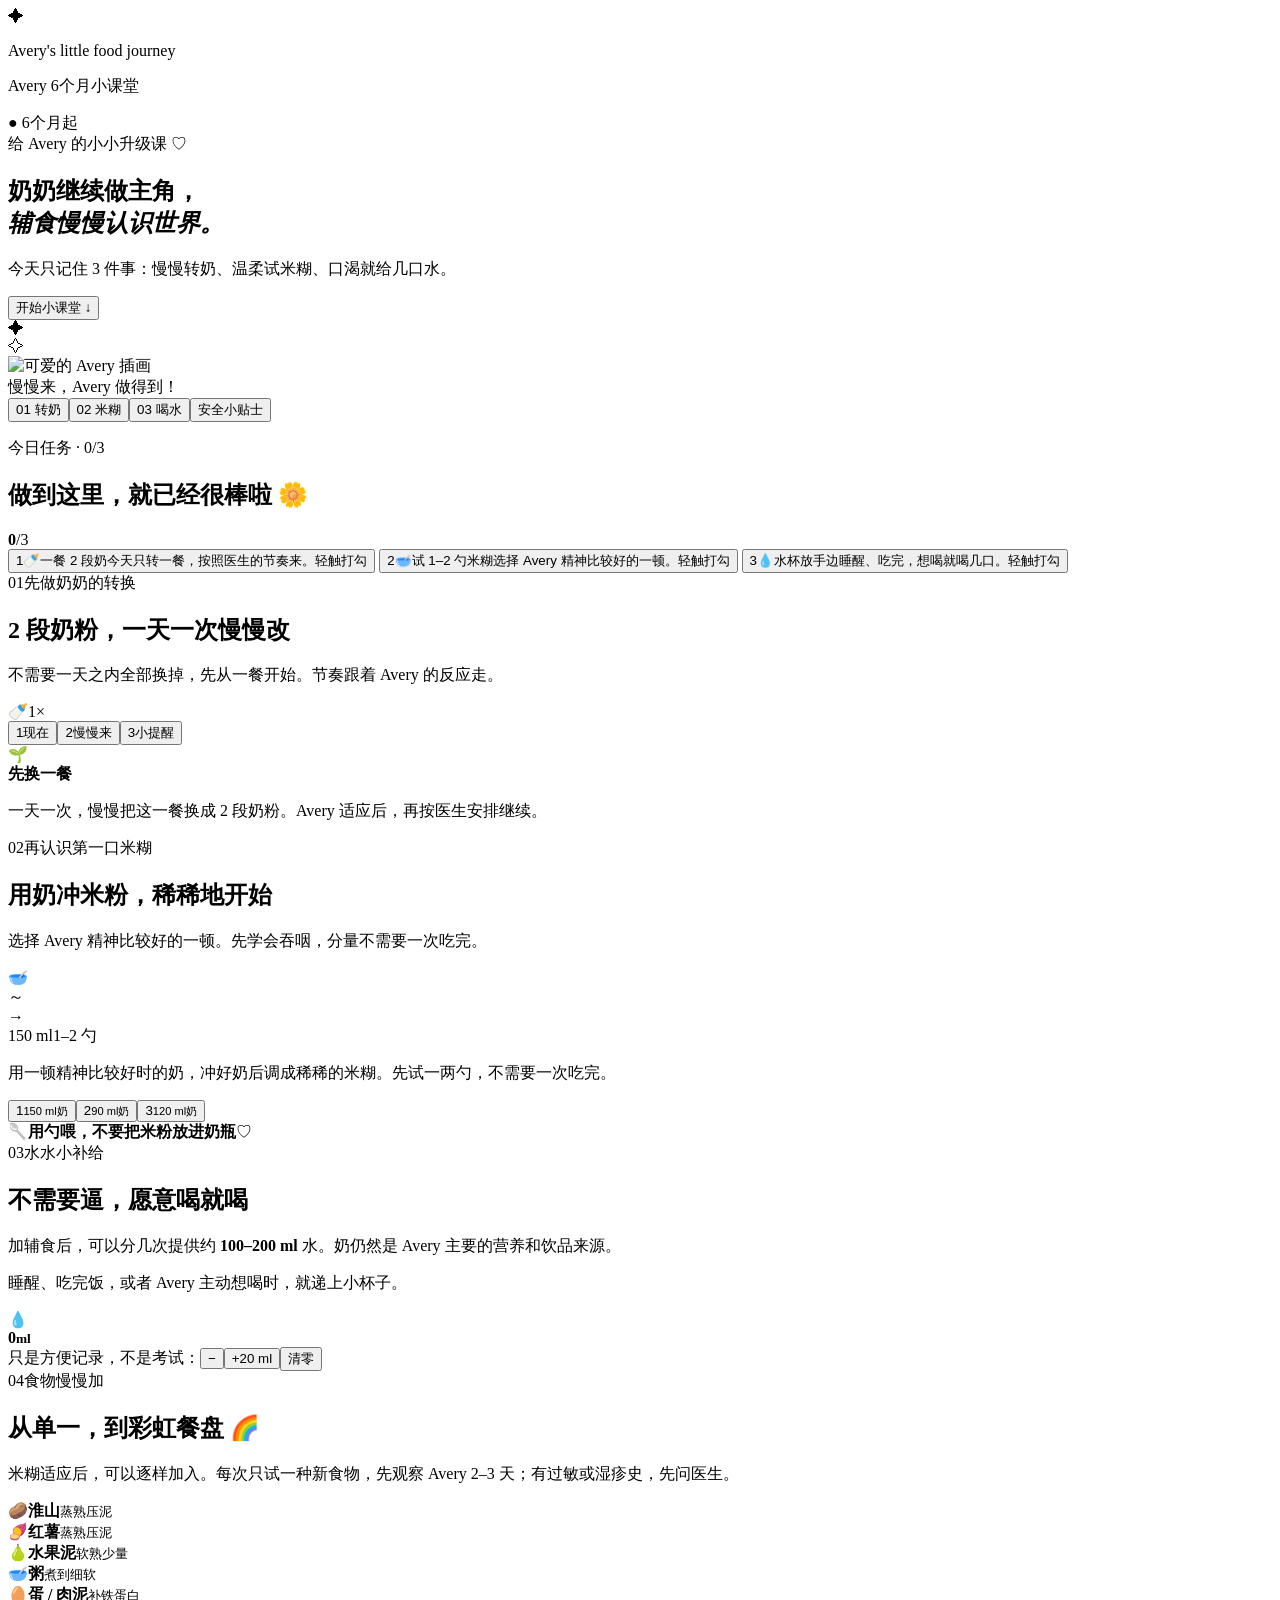
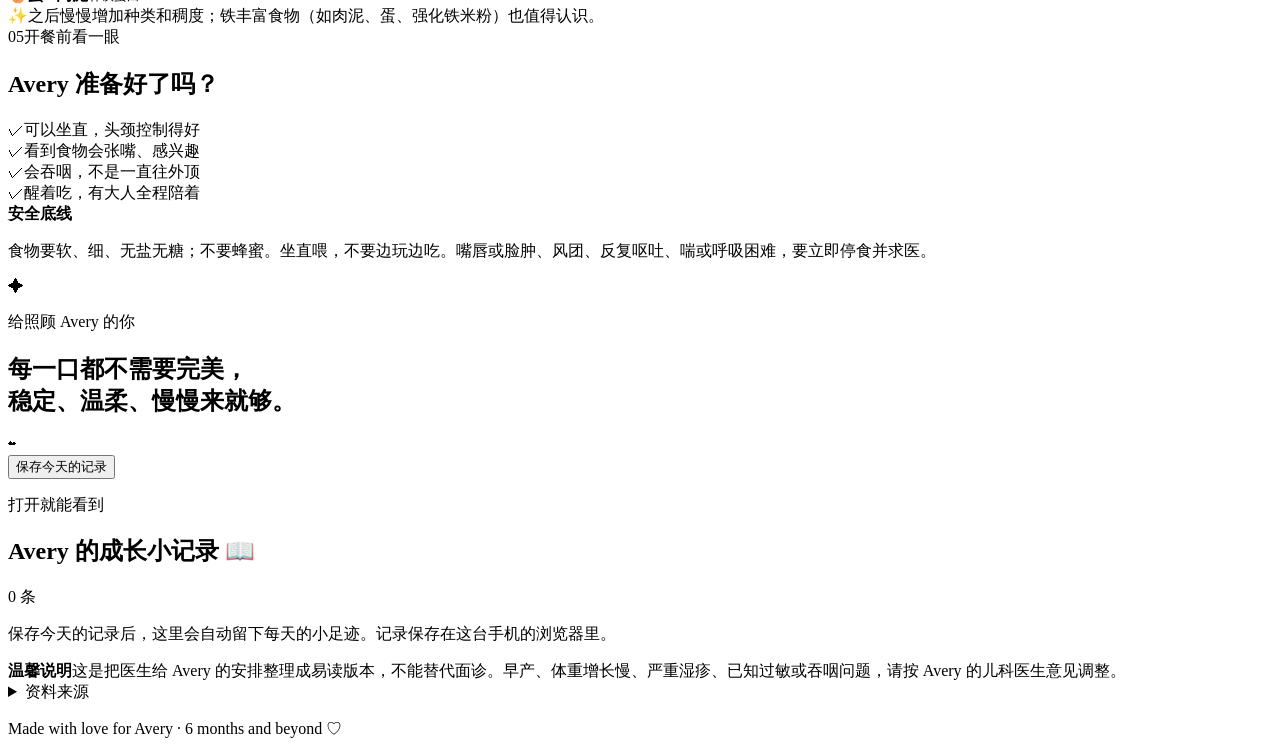
==== index.html @ cc3bce92 "Add initial HTML structure for Avery's food guide" ====
<!doctype html>
<html lang="zh-CN">
  <head>
    <meta charset="UTF-8" />
    <meta name="viewport" content="width=device-width, initial-scale=1, viewport-fit=cover" />
    <meta name="theme-color" content="#f8f3eb" />
    <meta name="description" content="Avery 6个月开始添加辅食的小课堂" />
    <title>Avery 6个月小课堂</title>
    <link rel="icon" href="./avery-baby.png" />
    <link rel="stylesheet" href="./style.css" />
    <style>
      .shared-note { display:none; margin: 0 0 16px; padding: 13px 15px; border-radius: 15px; background:#e9f8fb; color:#4e8d9b; font-size:12px; line-height:1.6; }
      .shared-note.show { display:block; }
      .record-link { color:#ffe49b; font-size:10px; line-height:1.45; word-break:break-all; }
    </style>
  </head>
  <body>
    <main class="site-shell">
      <div class="topbar">
        <div class="brand-lockup"><div class="brand-mark" aria-hidden="true">✦</div><div><p class="eyebrow">Avery's little food journey</p><p class="brand-name">Avery 6个月小课堂</p></div></div>
        <div class="month-pill"><span>●</span> 6个月起</div>
      </div>

      <div id="shared-note" class="shared-note"></div>

      <section class="hero-card" aria-labelledby="hero-title">
        <div class="hero-copy"><div class="hello-tag">给 Avery 的小小升级课 <span>♡</span></div><h1 id="hero-title">奶奶继续做主角，<br /><em>辅食慢慢认识世界。</em></h1><p class="hero-subtitle">今天只记住 3 件事：慢慢转奶、温柔试米糊、口渴就给几口水。</p><button class="primary-button" type="button" data-scroll="today">开始小课堂 <span aria-hidden="true">↓</span></button></div>
        <div class="hero-art" aria-label="抱着奶瓶和小勺的可爱 Avery 插画" role="img"><div class="sun-dot"></div><div class="cloud cloud-one"></div><div class="cloud cloud-two"></div><div class="floating-spark spark-one">✦</div><div class="floating-spark spark-two">✧</div><img class="avery-baby" src="./avery-baby.png" width="1024" height="1536" alt="可爱的 Avery 插画" /><div class="art-caption">慢慢来，Avery 做得到！</div></div>
      </section>

      <nav class="quick-nav" aria-label="页面内容导航"><button type="button" data-scroll="milk">01 转奶</button><button type="button" data-scroll="rice">02 米糊</button><button type="button" data-scroll="water">03 喝水</button><button type="button" data-scroll="safety">安全小贴士</button></nav>

      <section class="today-section" id="today" aria-labelledby="today-title"><div class="section-heading"><div><p class="section-kicker">今日任务 · <span id="done-count">0</span>/3</p><h2 id="today-title">做到这里，就已经很棒啦 <span>🌼</span></h2></div><div class="progress-bubble" aria-label="今日完成进度"><strong id="done-count-big">0</strong><span>/3</span></div></div><div class="today-grid">
        <button class="task-card" type="button" data-task="0"><span class="task-check">1</span><span class="task-emoji" aria-hidden="true">🍼</span><span class="task-title">一餐 2 段奶</span><span class="task-text">今天只转一餐，按照医生的节奏来。</span><span class="task-action">轻触打勾</span></button>
        <button class="task-card" type="button" data-task="1"><span class="task-check">2</span><span class="task-emoji" aria-hidden="true">🥣</span><span class="task-title">试 1–2 勺米糊</span><span class="task-text">选择 Avery 精神比较好的一顿。</span><span class="task-action">轻触打勾</span></button>
        <button class="task-card" type="button" data-task="2"><span class="task-check">3</span><span class="task-emoji" aria-hidden="true">💧</span><span class="task-title">水杯放手边</span><span class="task-text">睡醒、吃完，想喝就喝几口。</span><span class="task-action">轻触打勾</span></button>
      </div></section>

      <section class="lesson-card milk-card" id="milk"><div class="lesson-label"><span class="number-badge">01</span>先做奶奶的转换</div><div class="lesson-intro"><div><h2>2 段奶粉，一天一次慢慢改</h2><p>不需要一天之内全部换掉，先从一餐开始。节奏跟着 Avery 的反应走。</p></div><div class="milk-cup" aria-hidden="true">🍼<span>1×</span></div></div><div class="step-tabs" role="tablist"><button type="button" class="active" data-milk="0"><span>1</span>现在</button><button type="button" data-milk="1"><span>2</span>慢慢来</button><button type="button" data-milk="2"><span>3</span>小提醒</button></div><div class="step-detail" role="tabpanel"><span class="detail-sticker" id="milk-sticker">🌱</span><div><strong id="milk-title">先换一餐</strong><p id="milk-copy">一天一次，慢慢把这一餐换成 2 段奶粉。Avery 适应后，再按医生安排继续。</p></div></div></section>

      <section class="lesson-card rice-card" id="rice"><div class="lesson-label"><span class="number-badge blue">02</span>再认识第一口米糊</div><div class="lesson-intro"><div><h2>用奶冲米粉，稀稀地开始</h2><p>选择 Avery 精神比较好的一顿。先学会吞咽，分量不需要一次吃完。</p></div><div class="bowl-icon" aria-hidden="true">🥣</div></div><div class="mix-animation" aria-live="polite"><div class="rice-bowl rice-level-0"><div class="rice-fill"></div><div class="rice-swish">～</div></div><div class="mix-arrow" aria-hidden="true">→</div><div class="mix-copy"><span class="mix-amount" id="mix-amount">150 ml</span><span class="mix-spoon" id="mix-spoon">1–2 勺</span><p id="mix-copy">用一顿精神比较好时的奶，冲好奶后调成稀稀的米糊。先试一两勺，不需要一次吃完。</p></div></div><div class="mix-dots" aria-label="米糊三个阶段"><button type="button" class="active" data-mix="0"><span>1</span><small>150 ml奶</small></button><button type="button" data-mix="1"><span>2</span><small>90 ml奶</small></button><button type="button" data-mix="2"><span>3</span><small>120 ml奶</small></button></div><div class="tip-strip"><span>🥄</span><strong>用勺喂，不要把米粉放进奶瓶</strong><span class="tip-heart">♡</span></div></section>

      <section class="lesson-card water-card" id="water"><div class="lesson-label"><span class="number-badge yellow">03</span>水水小补给</div><div class="water-layout"><div><h2>不需要逼，愿意喝就喝</h2><p>加辅食后，可以分几次提供约 <strong>100–200 ml</strong> 水。奶仍然是 Avery 主要的营养和饮品来源。</p><p class="soft-note">睡醒、吃完饭，或者 Avery 主动想喝时，就递上小杯子。</p></div><div class="water-visual" aria-label="今天记录的水量"><div class="water-cup"><div id="water-fill" class="water-fill" style="height:0%"></div><span>💧</span></div><strong><span id="water-number">0</span><small>ml</small></strong></div></div><div class="water-controls"><span>只是方便记录，不是考试：</span><button type="button" id="water-minus" aria-label="减少20毫升">−</button><button type="button" id="water-plus">+20 ml</button><button class="clear-water" type="button" id="water-clear">清零</button></div></section>

      <section class="two-column"><div class="lesson-card food-card"><div class="lesson-label"><span class="number-badge pink">04</span>食物慢慢加</div><h2>从单一，到彩虹餐盘 🌈</h2><p>米糊适应后，可以逐样加入。每次只试一种新食物，先观察 Avery 2–3 天；有过敏或湿疹史，先问医生。</p><div class="food-chips"><div class="food-chip"><span>🥔</span><strong>淮山</strong><small>蒸熟压泥</small></div><div class="food-chip"><span>🍠</span><strong>红薯</strong><small>蒸熟压泥</small></div><div class="food-chip"><span>🍐</span><strong>水果泥</strong><small>软熟少量</small></div><div class="food-chip"><span>🥣</span><strong>粥</strong><small>煮到细软</small></div><div class="food-chip"><span>🥚</span><strong>蛋 / 肉泥</strong><small>补铁蛋白</small></div></div><div class="food-callout"><span>✨</span>之后慢慢增加种类和稠度；铁丰富食物（如肉泥、蛋、强化铁米粉）也值得认识。</div></div><div class="lesson-card ready-card" id="safety"><div class="lesson-label"><span class="number-badge green">05</span>开餐前看一眼</div><h2>Avery 准备好了吗？</h2><div class="ready-list"><div><span>✓</span>可以坐直，头颈控制得好</div><div><span>✓</span>看到食物会张嘴、感兴趣</div><div><span>✓</span>会吞咽，不是一直往外顶</div><div><span>✓</span>醒着吃，有大人全程陪着</div></div><div class="danger-note"><strong>安全底线</strong><p>食物要软、细、无盐无糖；不要蜂蜜。坐直喂，不要边玩边吃。嘴唇或脸肿、风团、反复呕吐、喘或呼吸困难，要立即停食并求医。</p></div></div></section>

      <section class="closing-card"><div class="closing-star">✦</div><div class="closing-copy"><p class="section-kicker">给照顾 Avery 的你</p><h2>每一口都不需要完美，<br />稳定、温柔、慢慢来就够。</h2></div><div class="mini-cloud">☁︎</div><div class="record-panel"><button class="record-button" type="button" id="save-record">保存今天的记录</button><div id="record-result" class="record-link" aria-live="polite"></div><button class="sms-button" type="button" id="sms-button" hidden>发给爸妈 💌</button></div></section>

      <section class="history-card" id="history"><div class="history-heading"><div><p class="section-kicker">打开就能看到</p><h2> Avery 的成长小记录 <span>📖</span></h2></div><span class="history-count"><span id="history-count">0</span> 条</span></div><div id="history-list"><p class="empty-history">保存今天的记录后，这里会自动留下每天的小足迹。记录保存在这台手机的浏览器里。</p></div></section>

      <footer class="site-footer"><div class="medical-note"><strong>温馨说明</strong><span>这是把医生给 Avery 的安排整理成易读版本，不能替代面诊。早产、体重增长慢、严重湿疹、已知过敏或吞咽问题，请按 Avery 的儿科医生意见调整。</span></div><details><summary>资料来源</summary><div class="sources-list"><a href="https://www.who.int/publications/i/item/9789240081864" target="_blank" rel="noreferrer">WHO｜6–23个月辅食指南 ↗</a><a href="https://www.cdc.gov/infant-toddler-nutrition/foods-and-drinks/when-what-and-how-to-introduce-solid-foods.html" target="_blank" rel="noreferrer">CDC｜6个月开始如何添加辅食 ↗</a><a href="https://www.healthychildren.org/English/ages-stages/baby/feeding-nutrition/Pages/Starting-Solid-Foods.aspx" target="_blank" rel="noreferrer">AAP｜开始固体食物与过敏食物 ↗</a><a href="https://www.nhs.uk/baby/weaning-and-feeding/babys-first-solid-foods/" target="_blank" rel="noreferrer">NHS｜宝宝的第一批辅食 ↗</a><small>权威资料对“新食物间隔”常见建议为 3–5 天；页面保留医生说的 2–3 天节奏，具体以 Avery 的医生建议为准。</small></div></details><p class="footer-line">Made with love for Avery · 6 months and beyond ♡</p></footer>
    </main>
    <script src="./app.js"></script>
  </body>
</html>
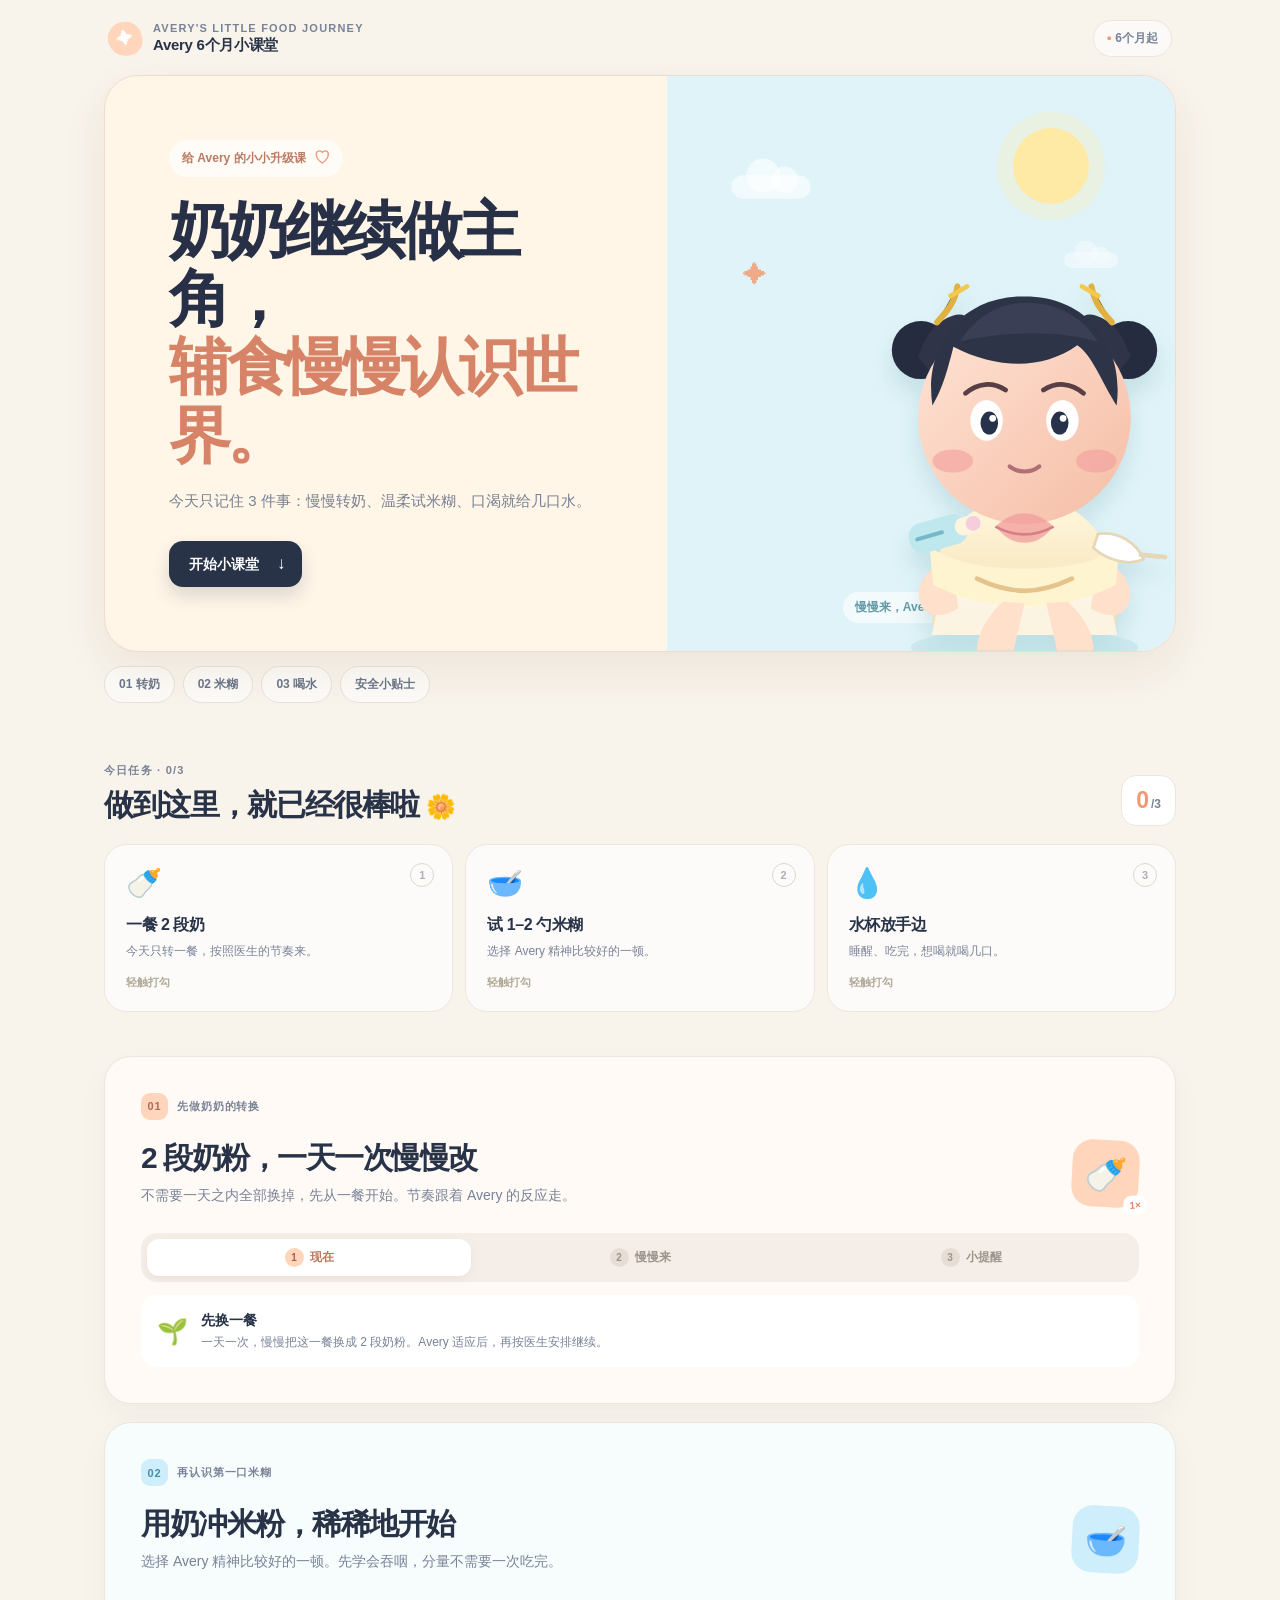
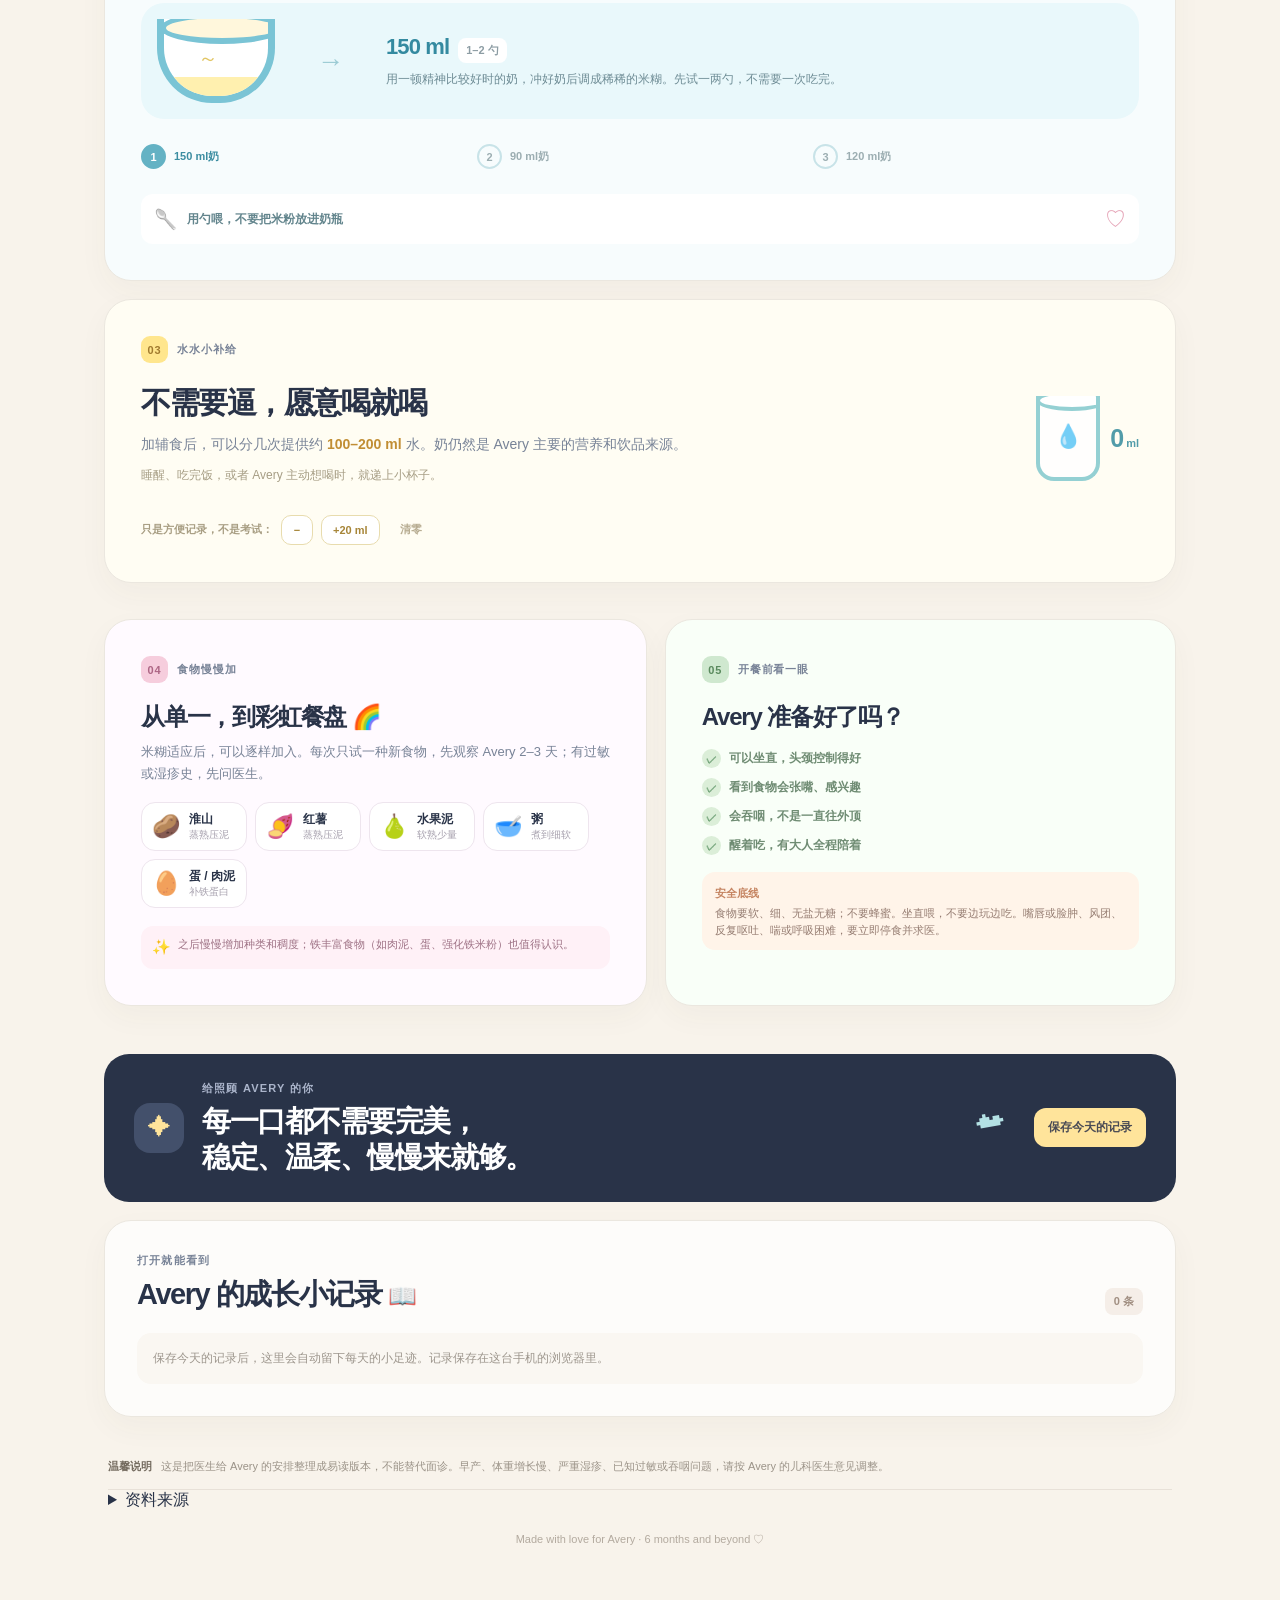
==== commit 826eab31: "Update index.html" ====
--- a/index.html
+++ b/index.html
@@ -6,7 +6,7 @@
     <meta name="theme-color" content="#f8f3eb" />
     <meta name="description" content="Avery 6个月开始添加辅食的小课堂" />
     <title>Avery 6个月小课堂</title>
-    <link rel="icon" href="./avery-baby.png" />
+    <link rel="icon" href="./avery-baby.svg" />
     <link rel="stylesheet" href="./style.css" />
     <style>
       .shared-note { display:none; margin: 0 0 16px; padding: 13px 15px; border-radius: 15px; background:#e9f8fb; color:#4e8d9b; font-size:12px; line-height:1.6; }
@@ -25,7 +25,7 @@
 
       <section class="hero-card" aria-labelledby="hero-title">
         <div class="hero-copy"><div class="hello-tag">给 Avery 的小小升级课 <span>♡</span></div><h1 id="hero-title">奶奶继续做主角，<br /><em>辅食慢慢认识世界。</em></h1><p class="hero-subtitle">今天只记住 3 件事：慢慢转奶、温柔试米糊、口渴就给几口水。</p><button class="primary-button" type="button" data-scroll="today">开始小课堂 <span aria-hidden="true">↓</span></button></div>
-        <div class="hero-art" aria-label="抱着奶瓶和小勺的可爱 Avery 插画" role="img"><div class="sun-dot"></div><div class="cloud cloud-one"></div><div class="cloud cloud-two"></div><div class="floating-spark spark-one">✦</div><div class="floating-spark spark-two">✧</div><img class="avery-baby" src="./avery-baby.png" width="1024" height="1536" alt="可爱的 Avery 插画" /><div class="art-caption">慢慢来，Avery 做得到！</div></div>
+        <div class="hero-art" aria-label="抱着奶瓶和小勺的可爱 Avery 插画" role="img"><div class="sun-dot"></div><div class="cloud cloud-one"></div><div class="cloud cloud-two"></div><div class="floating-spark spark-one">✦</div><div class="floating-spark spark-two">✧</div><img class="avery-baby" src="./avery-baby.svg" width="1024" height="1536" alt="可爱的 Avery 插画" /><div class="art-caption">慢慢来，Avery 做得到！</div></div>
       </section>
 
       <nav class="quick-nav" aria-label="页面内容导航"><button type="button" data-scroll="milk">01 转奶</button><button type="button" data-scroll="rice">02 米糊</button><button type="button" data-scroll="water">03 喝水</button><button type="button" data-scroll="safety">安全小贴士</button></nav>
--- a/style.css
+++ b/style.css
@@ -0,0 +1,92 @@
+
+:root {
+  --ink: #293348;
+  --muted: #788397;
+  --paper: #fffdf9;
+  --cream: #fff6e8;
+  --peach: #ffd6bb;
+  --peach-dark: #f09976;
+  --blue: #cdeefa;
+  --yellow: #ffe68d;
+  --pink: #f6cddd;
+  --green: #cfe8cf;
+  --line: #ebe7df;
+}
+
+* { box-sizing: border-box; }
+html { scroll-behavior: smooth; }
+body { margin: 0; background: #f8f3eb; color: var(--ink); font-family: "Avenir Next", "PingFang SC", "Hiragino Sans GB", "Microsoft YaHei", sans-serif; -webkit-font-smoothing: antialiased; }
+button, a { font: inherit; }
+button { cursor: pointer; }
+
+.site-shell { width: min(100%, 1120px); margin: 0 auto; padding: 20px 24px 56px; }
+.topbar { display: flex; align-items: center; justify-content: space-between; margin: 0 auto 18px; padding: 0 4px; }
+.brand-lockup { display: flex; align-items: center; gap: 11px; }
+.brand-mark { display: grid; place-items: center; width: 34px; height: 34px; border-radius: 50% 50% 45% 55%; background: var(--peach); color: #fff; font-size: 17px; transform: rotate(-13deg); }
+.eyebrow, .section-kicker { margin: 0; color: var(--muted); font-size: 11px; font-weight: 800; letter-spacing: .11em; text-transform: uppercase; }
+.brand-name { margin: 2px 0 0; font-size: 15px; font-weight: 800; letter-spacing: -.02em; }
+.month-pill { padding: 9px 13px; border: 1px solid #eee5d9; border-radius: 99px; background: rgba(255,255,255,.65); color: var(--muted); font-size: 12px; font-weight: 700; }
+.month-pill span { color: var(--peach-dark); font-size: 9px; vertical-align: 1px; }
+
+.hero-card { position: relative; display: grid; grid-template-columns: 1.05fr .95fr; min-height: 410px; overflow: hidden; border: 1px solid #f0dccd; border-radius: 34px; background: var(--cream); box-shadow: 0 18px 45px rgba(104,76,44,.08); }
+.hero-copy { position: relative; z-index: 2; padding: clamp(32px, 5vw, 70px); }
+.hello-tag { display: inline-flex; align-items: center; gap: 8px; margin-bottom: 20px; padding: 8px 13px; border-radius: 99px; background: rgba(255,255,255,.63); color: #ba7b63; font-size: 12px; font-weight: 800; }
+.hello-tag span { color: var(--peach-dark); font-size: 16px; }
+h1, h2, p { margin-top: 0; }
+h1 { max-width: 560px; margin-bottom: 18px; color: #273046; font-size: clamp(35px, 5vw, 62px); line-height: 1.1; letter-spacing: -.065em; }
+h1 em { color: #d78367; font-style: normal; }
+.hero-subtitle { max-width: 450px; margin-bottom: 27px; color: #798092; font-size: 15px; line-height: 1.75; }
+.primary-button { border: 0; border-radius: 14px; background: #293348; color: white; padding: 13px 17px 13px 20px; font-size: 14px; font-weight: 800; box-shadow: 0 9px 18px rgba(41,51,72,.16); transition: transform .2s ease, box-shadow .2s ease; }
+.primary-button span { display: inline-block; margin-left: 14px; font-size: 17px; transition: transform .2s ease; }
+.primary-button:hover { transform: translateY(-2px); box-shadow: 0 12px 22px rgba(41,51,72,.2); }
+.primary-button:hover span { transform: translateY(3px); }
+
+.hero-art { position: relative; min-height: 410px; overflow: hidden; background: #dff3f8; }
+.sun-dot { position: absolute; right: 17%; top: 52px; width: 76px; height: 76px; border-radius: 50%; background: #ffeaa5; box-shadow: 0 0 0 16px rgba(255,234,165,.27); }
+.cloud { position: absolute; width: 128px; height: 38px; border-radius: 99px; background: rgba(255,255,255,.55); filter: blur(.1px); }
+.cloud::before, .cloud::after { position: absolute; content: ""; border-radius: 50%; background: inherit; }
+.cloud::before { left: 24px; bottom: 10px; width: 55px; height: 55px; }.cloud::after { right: 20px; bottom: 9px; width: 43px; height: 43px; }
+.cloud-one { left: 8%; top: 92px; transform: scale(.62); }.cloud-two { right: 4%; top: 165px; transform: scale(.42); opacity: .7; }
+.floating-spark { position: absolute; color: #efaa88; font-size: 24px; animation: floaty 4s ease-in-out infinite; }.spark-one { left: 15%; top: 185px; }.spark-two { right: 17%; top: 275px; animation-delay: -1.5s; color: #91c9d4; }
+.avery-baby { position: absolute; z-index: 1; right: -12px; bottom: -20px; width: auto; height: 420px; max-width: 95%; object-fit: contain; filter: drop-shadow(0 15px 10px rgba(76,134,146,.16)); animation: baby-bob 4s ease-in-out infinite; }
+.baby-cloud { position: absolute; left: 51%; top: 54%; width: 230px; height: 158px; border-radius: 49% 46% 42% 50%; background: #fffdfa; box-shadow: 0 20px 0 rgba(157,202,211,.35), 0 15px 28px rgba(67,121,136,.1); transform: translate(-50%, -50%); animation: cloud-bob 4s ease-in-out infinite; }
+.cloud-face { position: absolute; left: 74px; top: 52px; color: #40506a; font-size: 25px; letter-spacing: 5px; }.cloud-arm { position: absolute; top: 90px; width: 37px; height: 12px; border-radius: 99px; background: #fffdfa; }.arm-left { left: -22px; transform: rotate(21deg); }.arm-right { right: -21px; transform: rotate(-20deg); }
+.bottle-icon { position: absolute; left: 24px; top: 94px; font-size: 46px; transform: rotate(-18deg); filter: drop-shadow(0 5px 2px rgba(95,166,182,.16)); }.spoon-icon { position: absolute; right: 13px; top: 89px; font-size: 34px; transform: rotate(20deg); }.cloud-feet { position: absolute; left: 82px; bottom: -25px; display: flex; gap: 44px; }.cloud-feet i { display: block; width: 24px; height: 17px; border-radius: 0 0 99px 99px; background: #ffdbc8; }
+.art-caption { position: absolute; bottom: 28px; left: 50%; padding: 7px 12px; border-radius: 99px; background: rgba(255,255,255,.62); color: #6799a5; font-size: 12px; font-weight: 800; white-space: nowrap; transform: translateX(-50%); }
+@keyframes cloud-bob { 0%,100% { transform: translate(-50%, -50%) rotate(-1deg); } 50% { transform: translate(-50%, calc(-50% - 8px)) rotate(1deg); } }
+@keyframes baby-bob { 0%,100% { transform: translateY(0) rotate(-1deg); } 50% { transform: translateY(-7px) rotate(1deg); } }
+@keyframes floaty { 0%,100% { transform: translateY(0) rotate(0); } 50% { transform: translateY(-9px) rotate(7deg); } }
+
+.quick-nav { display: flex; gap: 8px; padding: 14px 0 10px; overflow-x: auto; scrollbar-width: none; }.quick-nav::-webkit-scrollbar { display: none; }
+.quick-nav button { flex: 0 0 auto; border: 1px solid #e8e1d8; border-radius: 99px; background: rgba(255,255,255,.61); color: #6c768a; padding: 9px 14px; font-size: 12px; font-weight: 800; transition: background .2s, color .2s; }.quick-nav button:hover { background: #293348; color: #fff; }
+
+.today-section { padding: 50px 0 26px; }.section-heading { display: flex; justify-content: space-between; align-items: flex-end; gap: 18px; margin-bottom: 18px; }.section-heading h2 { margin: 7px 0 0; font-size: clamp(22px, 3vw, 30px); letter-spacing: -.045em; }.section-heading h2 span { font-size: .8em; }
+.progress-bubble { display: flex; align-items: baseline; gap: 2px; padding: 11px 14px; border-radius: 15px; background: #fff; border: 1px solid var(--line); color: var(--muted); }.progress-bubble strong { color: var(--peach-dark); font-size: 23px; }.progress-bubble span { font-size: 12px; font-weight: 800; }
+.today-grid { display: grid; grid-template-columns: repeat(3, 1fr); gap: 12px; }.task-card { position: relative; min-height: 165px; padding: 21px; border: 1px solid var(--line); border-radius: 22px; background: rgba(255,255,255,.72); text-align: left; color: var(--ink); transition: transform .2s, box-shadow .2s, background .2s; }.task-card:hover { transform: translateY(-3px); box-shadow: 0 12px 25px rgba(85,72,50,.08); }.task-card.is-done { border-color: #bcd9c0; background: #f0f8ee; }.task-check { position: absolute; top: 18px; right: 18px; display: grid; place-items: center; width: 24px; height: 24px; border: 1.5px solid #d9d9d0; border-radius: 50%; color: #aab1ba; font-size: 11px; font-weight: 900; }.is-done .task-check { border-color: #80b78e; background: #80b78e; color: white; }.task-emoji { display: block; margin-bottom: 15px; font-size: 29px; }.task-title { display: block; margin-bottom: 6px; font-size: 16px; font-weight: 900; letter-spacing: -.03em; }.task-text { display: block; max-width: 220px; color: var(--muted); font-size: 12px; line-height: 1.55; }.task-action { display: block; margin-top: 14px; color: #b0a897; font-size: 11px; font-weight: 800; }.is-done .task-action { color: #6da477; }
+
+.lesson-card { scroll-margin-top: 16px; margin-top: 18px; padding: clamp(23px, 4vw, 36px); border: 1px solid var(--line); border-radius: 27px; background: rgba(255,255,255,.78); box-shadow: 0 11px 30px rgba(85,72,50,.04); }.milk-card { background: #fffaf6; }.rice-card { background: #f7fcfd; }.water-card { background: #fffdf3; }.lesson-label { display: flex; align-items: center; gap: 9px; margin-bottom: 20px; color: var(--muted); font-size: 11px; font-weight: 900; letter-spacing: .08em; text-transform: uppercase; }.number-badge { display: grid; place-items: center; width: 27px; height: 27px; border-radius: 9px; background: var(--peach); color: #aa6e5a; font-size: 11px; }.number-badge.blue { background: var(--blue); color: #478da4; }.number-badge.yellow { background: var(--yellow); color: #a17b2f; }.number-badge.pink { background: var(--pink); color: #ad6685; }.number-badge.green { background: var(--green); color: #5a8a5e; }
+.lesson-intro { display: flex; align-items: flex-start; justify-content: space-between; gap: 20px; }.lesson-intro h2, .lesson-card > h2 { margin-bottom: 8px; font-size: clamp(22px, 3vw, 30px); line-height: 1.2; letter-spacing: -.05em; }.lesson-intro p, .lesson-card > p { max-width: 640px; margin-bottom: 0; color: var(--muted); font-size: 14px; line-height: 1.7; }.milk-cup, .bowl-icon { position: relative; display: grid; place-items: center; min-width: 67px; height: 67px; border-radius: 20px; background: var(--peach); font-size: 34px; transform: rotate(3deg); }.milk-cup span { position: absolute; right: -9px; bottom: -6px; padding: 4px 6px; border-radius: 8px; background: #fff; color: #d9876d; font-size: 10px; font-weight: 900; transform: rotate(-7deg); }.bowl-icon { background: var(--blue); }
+.step-tabs { display: grid; grid-template-columns: repeat(3, 1fr); gap: 7px; margin-top: 26px; padding: 6px; border-radius: 16px; background: #f5eee8; }.step-tabs button { border: 0; border-radius: 12px; background: transparent; color: #9b958b; padding: 9px 8px; font-size: 12px; font-weight: 800; }.step-tabs button span { display: inline-grid; place-items: center; width: 19px; height: 19px; margin-right: 6px; border-radius: 50%; background: #e6ded5; font-size: 10px; }.step-tabs button.active { background: #fff; color: #bd795e; box-shadow: 0 3px 9px rgba(115,76,50,.08); }.step-tabs button.active span { background: var(--peach); color: #a7624b; }.step-detail { display: flex; align-items: center; gap: 13px; min-height: 72px; margin-top: 13px; padding: 14px 16px; border-radius: 16px; background: #fff; }.detail-sticker { font-size: 25px; }.step-detail strong { font-size: 14px; }.step-detail p { margin: 3px 0 0; color: var(--muted); font-size: 12px; line-height: 1.55; }
+
+.mix-animation { display: flex; align-items: center; gap: clamp(16px, 5vw, 42px); margin: 29px 0 20px; padding: 16px; border-radius: 23px; background: #e9f8fb; }.rice-bowl { position: relative; flex: 0 0 118px; width: 118px; height: 84px; overflow: hidden; border: 7px solid #7ac4d5; border-top: 0; border-radius: 0 0 55px 55px; background: #fff; box-shadow: inset 0 11px 0 rgba(255,255,255,.65); }.rice-bowl::before { position: absolute; top: -7px; left: -4px; width: 112px; height: 20px; content: ""; border: 6px solid #7ac4d5; border-radius: 50%; background: #fff7dc; z-index: 2; }.rice-fill { position: absolute; right: 0; bottom: 0; left: 0; height: 25%; background: #fff0af; transition: height .45s cubic-bezier(.22,1,.36,1); }.rice-level-1 .rice-fill { height: 48%; }.rice-level-2 .rice-fill { height: 72%; }.rice-swish { position: absolute; bottom: 24px; left: 34px; color: #e2c665; font-size: 20px; z-index: 3; }.mix-arrow { color: #9bcbd4; font-size: 27px; }.mix-copy { flex: 1; }.mix-amount { display: inline-block; color: #348aa0; font-size: 22px; font-weight: 900; letter-spacing: -.04em; }.mix-spoon { display: inline-block; margin-left: 9px; padding: 5px 8px; border-radius: 8px; background: #fff; color: #8d9da4; font-size: 11px; font-weight: 800; }.mix-copy p { max-width: 540px; margin: 7px 0 0; color: #6e8c95; font-size: 12px; line-height: 1.6; }.mix-dots { display: grid; grid-template-columns: repeat(3, 1fr); gap: 10px; }.mix-dots button { display: flex; align-items: center; gap: 8px; border: 0; background: transparent; color: #9caeb2; padding: 5px 0; text-align: left; }.mix-dots button span { display: grid; place-items: center; width: 25px; height: 25px; border: 2px solid #c8e3e8; border-radius: 50%; font-size: 11px; font-weight: 900; }.mix-dots button small { font-size: 11px; font-weight: 800; }.mix-dots button.active { color: #3c8da1; }.mix-dots button.active span { border-color: #64b2c4; background: #64b2c4; color: #fff; }.tip-strip { display: flex; align-items: center; gap: 9px; margin-top: 20px; padding: 11px 13px; border-radius: 12px; background: #fff; color: #63858d; font-size: 12px; }.tip-strip > span:first-child { font-size: 19px; }.tip-heart { margin-left: auto; color: #e4a0b4; font-size: 21px; }
+
+.water-layout { display: flex; align-items: center; justify-content: space-between; gap: 24px; }.water-layout > div:first-child { max-width: 670px; }.water-layout h2 { margin-bottom: 9px; font-size: clamp(22px, 3vw, 30px); letter-spacing: -.05em; }.water-layout p { margin-bottom: 8px; color: var(--muted); font-size: 14px; line-height: 1.7; }.water-layout p strong { color: #c18e34; }.soft-note { color: #a69d84 !important; font-size: 12px !important; }.water-visual { position: relative; display: flex; align-items: center; gap: 10px; }.water-visual > strong { color: #529ca9; font-size: 25px; }.water-visual small { margin-left: 2px; font-size: 11px; }.water-cup { position: relative; display: grid; place-items: center; width: 64px; height: 85px; overflow: hidden; border: 4px solid #94d0d3; border-top: 0; border-radius: 0 0 18px 18px; background: rgba(255,255,255,.82); }.water-cup::before { position: absolute; left: -4px; top: -6px; width: 64px; height: 13px; border: 4px solid #94d0d3; border-radius: 50%; content: ""; background: #fff; }.water-fill { position: absolute; right: 0; bottom: 0; left: 0; background: #bce8ed; transition: height .3s ease; }.water-cup span { position: relative; z-index: 2; font-size: 23px; opacity: .78; }.water-controls { display: flex; align-items: center; flex-wrap: wrap; gap: 8px; margin-top: 20px; color: #a89e83; font-size: 11px; font-weight: 700; }.water-controls button { border: 1px solid #e8dcae; border-radius: 10px; background: #fff; color: #a78639; padding: 8px 11px; font-weight: 900; }.water-controls button:first-of-type { width: 32px; padding: 8px 0; }.water-controls .clear-water { border-color: transparent; background: transparent; color: #b8ad92; font-weight: 700; }
+
+.two-column { display: grid; grid-template-columns: 1.03fr .97fr; gap: 18px; margin-top: 18px; }.food-card { background: #fffaff; }.ready-card { background: #f9fff8; }.food-card h2, .ready-card h2 { margin-bottom: 9px; font-size: 24px; letter-spacing: -.05em; }.food-card > p { max-width: 500px; margin-bottom: 18px; color: var(--muted); font-size: 13px; line-height: 1.65; }.food-chips { display: flex; flex-wrap: wrap; gap: 8px; }.food-chip { display: grid; grid-template-columns: auto 1fr; grid-template-rows: auto auto; column-gap: 8px; min-width: 106px; padding: 8px 10px; border: 1px solid #eee5ee; border-radius: 14px; background: #fff; }.food-chip > span { grid-row: 1 / 3; align-self: center; font-size: 23px; }.food-chip strong { align-self: end; font-size: 12px; }.food-chip small { color: #a7a1ae; font-size: 10px; }.food-callout { display: flex; gap: 7px; margin-top: 18px; padding: 10px 11px; border-radius: 12px; background: #fff1f7; color: #9e7285; font-size: 11px; line-height: 1.5; }.food-callout span { font-size: 15px; }.ready-list { display: grid; gap: 10px; margin: 17px 0; }.ready-list div { display: flex; align-items: center; gap: 8px; color: #6f8c73; font-size: 12px; font-weight: 700; }.ready-list span { display: grid; place-items: center; width: 19px; height: 19px; border-radius: 50%; background: #dbeed8; color: #72a379; font-size: 11px; }.danger-note { padding: 11px 13px; border-radius: 13px; background: #fff4e9; }.danger-note strong { color: #c58461; font-size: 11px; }.danger-note p { margin: 4px 0 0; color: #967d72; font-size: 11px; line-height: 1.55; }
+
+.closing-card { display: flex; align-items: center; gap: 18px; margin-top: 48px; padding: 27px 30px; overflow: hidden; border-radius: 25px; background: #293348; color: #fff; }.closing-star { display: grid; place-items: center; width: 50px; height: 50px; border-radius: 16px; background: #43506b; color: #ffe49b; font-size: 23px; }.closing-card .section-kicker { color: #aab4ca; }.closing-card h2 { margin: 7px 0 0; font-size: clamp(20px, 3vw, 29px); line-height: 1.25; letter-spacing: -.05em; }.mini-cloud { margin-left: auto; color: #b3e1e4; font-size: 54px; transform: rotate(-10deg); }.record-panel { flex: 0 0 auto; margin-left: 12px; }.record-button { border: 0; border-radius: 12px; background: #ffe49b; color: #4a4b55; padding: 11px 14px; font-size: 12px; font-weight: 900; }.record-button:disabled { opacity: .65; cursor: wait; }.record-link-row { display: flex; align-items: center; gap: 8px; margin-top: 8px; color: #afbdd4; font-size: 10px; }.record-link-row button { border: 0; background: transparent; color: #ffe49b; padding: 0; font-size: 10px; font-weight: 900; text-decoration: underline; }.sms-button { margin-top: 10px; border: 1px solid rgba(255,228,155,.4); border-radius: 10px; background: transparent; color: #ffe49b; padding: 8px 10px; font-size: 11px; font-weight: 900; }.record-error { margin: 8px 0 0; color: #f2b39f; font-size: 10px; }
+.site-footer { padding: 26px 4px 0; }.medical-note { display: flex; gap: 9px; padding: 14px 0; border-bottom: 1px solid #e8e1d8; color: #9b9388; font-size: 11px; line-height: 1.65; }.medical-note strong { flex: 0 0 auto; color: #736a5e; }.sources-toggle { display: flex; justify-content: space-between; width: 100%; border: 0; border-bottom: 1px solid #e8e1d8; background: transparent; color: #81796e; padding: 14px 0; text-align: left; font-size: 12px; font-weight: 800; }.sources-toggle span { color: #bd9871; font-size: 17px; }.sources-list { display: grid; gap: 8px; padding: 14px 0; }.sources-list a { color: #648e9b; font-size: 11px; text-decoration: none; }.sources-list a:hover { text-decoration: underline; }.sources-list small { color: #aa9f91; font-size: 10px; line-height: 1.6; }.footer-line { margin: 21px 0 0; color: #b3aa9f; font-size: 11px; text-align: center; }
+.record-page { display: grid; place-items: center; min-height: 100svh; padding: 24px; background: #f8f3eb; }.record-view-card { width: min(100%, 460px); padding: 34px 26px 28px; border: 1px solid #eee4d9; border-radius: 28px; background: #fffdf9; box-shadow: 0 18px 45px rgba(104,76,44,.08); text-align: center; }.record-view-brand { margin-bottom: 27px; color: #9a8e82; font-size: 12px; font-weight: 800; }.record-big-emoji { display: block; margin-bottom: 15px; font-size: 48px; }.record-view-kicker { margin-bottom: 7px; color: #bd8d79; font-size: 11px; font-weight: 900; letter-spacing: .08em; text-transform: uppercase; }.record-view-card h1 { max-width: none; margin: 0 0 24px; color: #293348; font-size: 25px; letter-spacing: -.05em; }.record-view-card > p { color: #8992a2; font-size: 13px; line-height: 1.6; }.record-summary { display: grid; grid-template-columns: 1fr 1fr; gap: 10px; margin-bottom: 17px; }.record-summary div { padding: 15px 9px; border-radius: 16px; background: #fff6e8; }.record-summary div + div { background: #e9f8fb; }.record-summary strong { display: block; color: #d7896e; font-size: 28px; letter-spacing: -.05em; }.record-summary div + div strong { color: #4f9aab; }.record-summary small { margin-left: 2px; font-size: 12px; }.record-summary span { display: block; margin-top: 3px; color: #9e9488; font-size: 10px; font-weight: 800; }.record-view-tasks { display: grid; gap: 9px; margin-bottom: 22px; text-align: left; }.record-view-tasks div { padding: 10px 12px; border-radius: 11px; background: #f7f5f1; color: #a4a09a; font-size: 12px; }.record-view-tasks div.done { background: #f1f8ef; color: #6d9874; }.record-view-tasks span { display: inline-block; width: 22px; font-weight: 900; }.record-home-link { display: inline-block; border-radius: 12px; background: #293348; color: white; padding: 11px 16px; font-size: 12px; font-weight: 900; text-decoration: none; }
+.history-card { margin-top: 18px; padding: clamp(22px, 4vw, 32px); border: 1px solid var(--line); border-radius: 27px; background: rgba(255,255,255,.78); box-shadow: 0 11px 30px rgba(85,72,50,.04); }.history-heading { display: flex; align-items: flex-end; justify-content: space-between; gap: 16px; margin-bottom: 18px; }.history-heading h2 { margin: 7px 0 0; font-size: clamp(22px, 3vw, 29px); letter-spacing: -.05em; }.history-heading h2 span { font-size: .8em; }.history-count { padding: 6px 9px; border-radius: 8px; background: #f5eee8; color: #a18f82; font-size: 11px; font-weight: 900; }.empty-history { margin: 0; padding: 16px; border-radius: 14px; background: #faf7f2; color: #9d968d; font-size: 12px; line-height: 1.6; }.history-list { display: grid; gap: 8px; }.history-row { display: grid; grid-template-columns: 55px minmax(100px,1fr) 74px auto; align-items: center; gap: 10px; padding: 11px 12px; border-radius: 14px; background: #faf9f6; }.history-date strong { display: block; color: #5f6b7d; font-size: 13px; }.history-date small { display: block; margin-top: 2px; color: #aca69d; font-size: 10px; }.history-bar { overflow: hidden; }.history-bar > span { display: block; height: 7px; min-width: 18%; border-radius: 99px; background: #f6c7ae; }.history-bar small { display: block; margin-top: 4px; color: #aaa39a; font-size: 10px; }.history-water { color: #6fa1ab; font-size: 11px; font-weight: 800; }.history-row a { color: #bd8d79; font-size: 11px; font-weight: 900; text-decoration: none; }
+
+@media (max-width: 760px) {
+  .site-shell { padding: 14px 14px 40px; }
+  .topbar { margin-bottom: 13px; }.brand-name { font-size: 14px; }.eyebrow { font-size: 9px; }.month-pill { padding: 7px 10px; font-size: 11px; }
+  .hero-card { grid-template-columns: 1fr; min-height: 0; border-radius: 27px; }.hero-copy { padding: 28px 23px 25px; }.hello-tag { margin-bottom: 16px; font-size: 11px; }.hero-subtitle { margin-bottom: 21px; font-size: 13px; }.hero-art { min-height: 300px; }.sun-dot { top: 30px; right: 18%; width: 54px; height: 54px; }.avery-baby { right: 50%; bottom: -22px; height: 325px; max-width: none; transform: translateX(50%); animation-name: baby-bob-mobile; }.art-caption { bottom: 14px; font-size: 10px; }
+  @keyframes baby-bob-mobile { 0%,100% { transform: translateX(50%) translateY(0) rotate(-1deg); } 50% { transform: translateX(50%) translateY(-6px) rotate(1deg); } }
+  @keyframes cloud-bob-mobile { 0%,100% { transform: translate(-50%, -50%) scale(.8) rotate(-1deg); } 50% { transform: translate(-50%, calc(-50% - 6px)) scale(.8) rotate(1deg); } }
+  .quick-nav { padding-top: 11px; }.today-section { padding-top: 34px; }.today-grid { grid-template-columns: 1fr; gap: 9px; }.task-card { min-height: 0; padding: 16px 18px 16px 62px; }.task-emoji { position: absolute; left: 19px; top: 20px; font-size: 25px; }.task-title { font-size: 15px; }.task-action { margin-top: 9px; }.task-check { top: 15px; right: 15px; }
+  .lesson-card { padding: 22px 18px; border-radius: 22px; }.lesson-intro h2, .lesson-card > h2 { font-size: 22px; }.lesson-intro p, .lesson-card > p { font-size: 13px; }.milk-cup, .bowl-icon { min-width: 55px; width: 55px; height: 55px; border-radius: 16px; font-size: 28px; }.step-tabs button { padding: 9px 2px; font-size: 10px; }.step-tabs button span { margin-right: 3px; }.step-detail { align-items: flex-start; }.mix-animation { gap: 11px; padding: 12px; }.rice-bowl { flex-basis: 89px; width: 89px; height: 68px; border-width: 5px; }.rice-bowl::before { width: 85px; border-width: 5px; }.rice-swish { bottom: 16px; left: 25px; }.mix-arrow { font-size: 19px; }.mix-amount { font-size: 18px; }.mix-spoon { display: block; width: fit-content; margin: 5px 0 0; }.mix-copy p { font-size: 11px; }.mix-dots button { gap: 5px; }.mix-dots button small { font-size: 10px; }.tip-strip { align-items: flex-start; font-size: 11px; }.water-layout { align-items: flex-start; }.water-layout h2 { font-size: 22px; }.water-visual { flex-direction: column; gap: 2px; }.water-cup { width: 51px; height: 74px; }.water-cup::before { width: 51px; }.water-visual > strong { font-size: 18px; }.two-column { grid-template-columns: 1fr; gap: 0; }.two-column .lesson-card + .lesson-card { margin-top: 18px; }.food-card h2, .ready-card h2 { font-size: 22px; }.food-chip { min-width: 94px; }.history-row { grid-template-columns: 50px minmax(80px, 1fr) auto; gap: 8px; }.history-water { grid-column: 2; }.history-row a { grid-column: 3; grid-row: 1 / 3; }.closing-card { align-items: flex-start; flex-wrap: wrap; margin-top: 35px; padding: 23px 18px; }.closing-star { width: 40px; height: 40px; border-radius: 13px; font-size: 18px; }.closing-card h2 { font-size: 21px; }.mini-cloud { align-self: center; font-size: 36px; }.record-panel { flex-basis: 100%; margin: 4px 0 0 58px; }.medical-note { flex-direction: column; gap: 4px; }
+}
+
+@media (prefers-reduced-motion: reduce) { *, *::before, *::after { scroll-behavior: auto !important; animation-duration: .01ms !important; animation-iteration-count: 1 !important; transition-duration: .01ms !important; } }
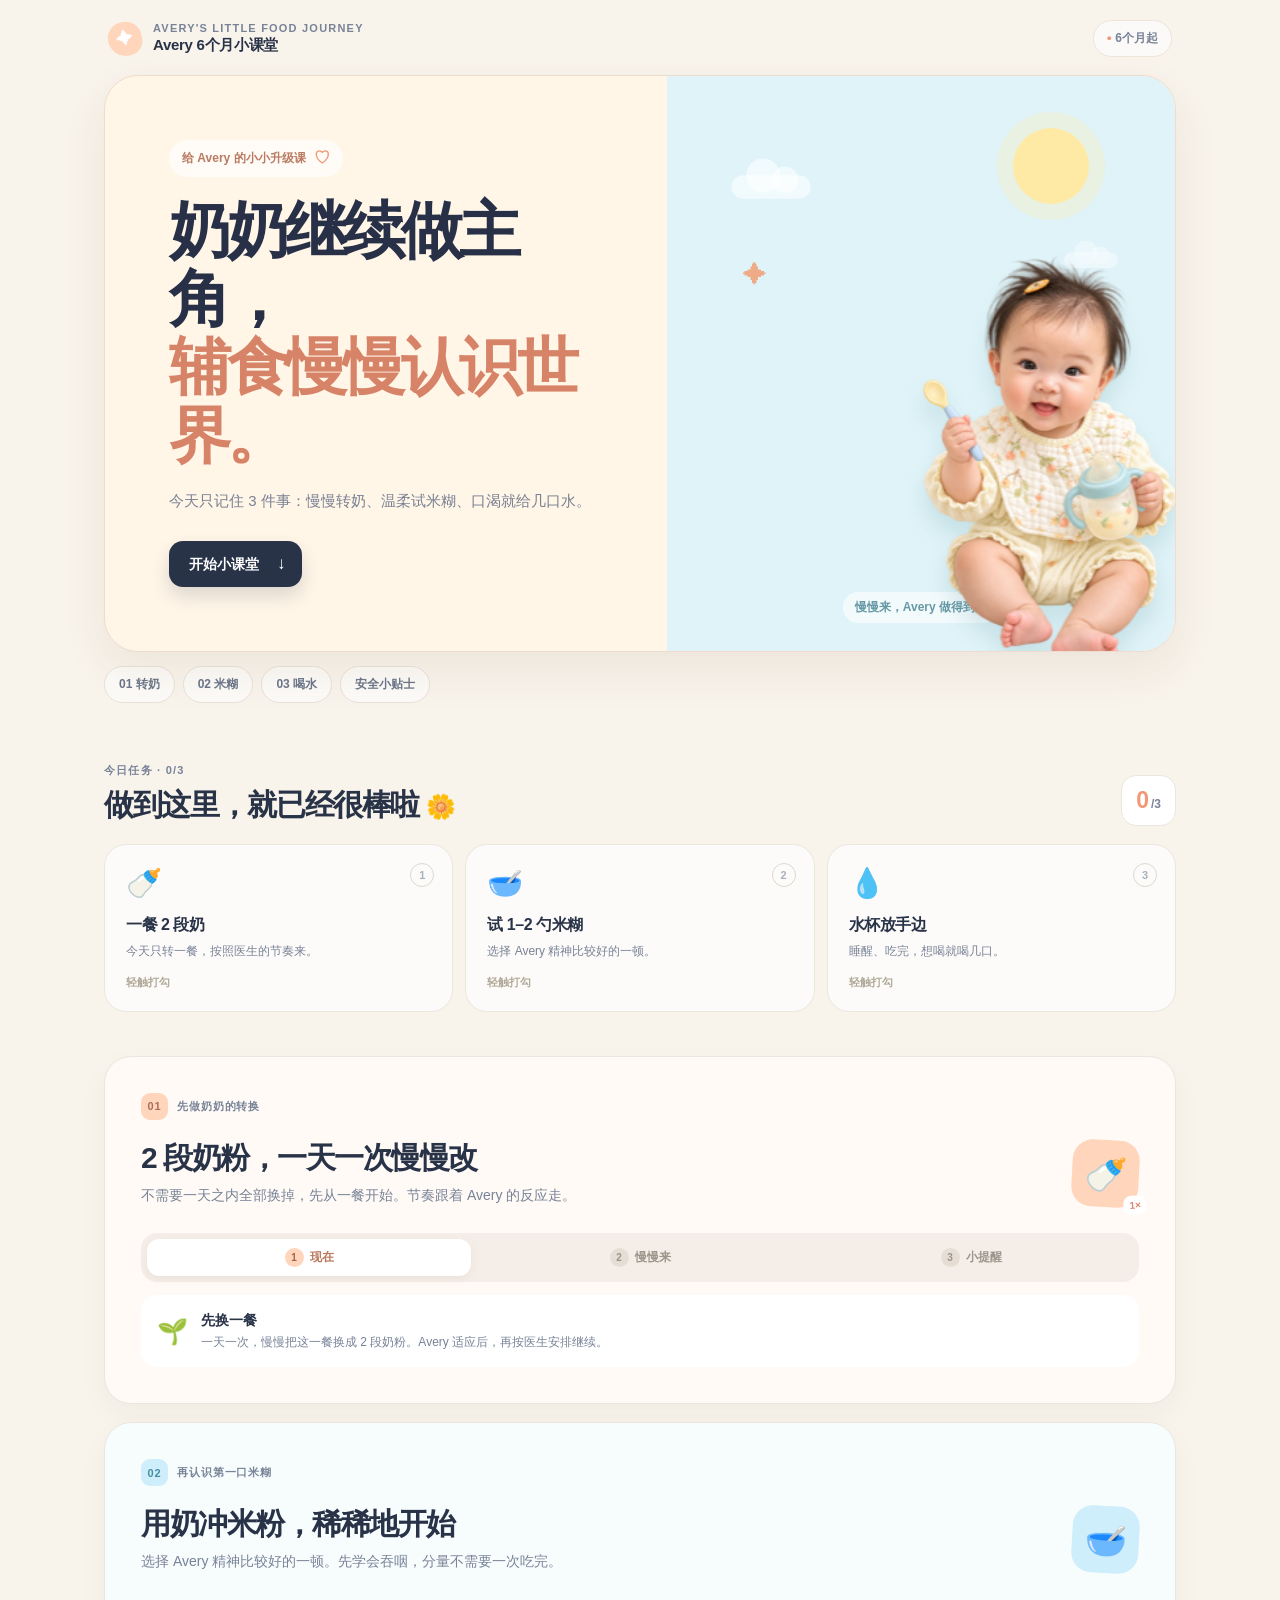
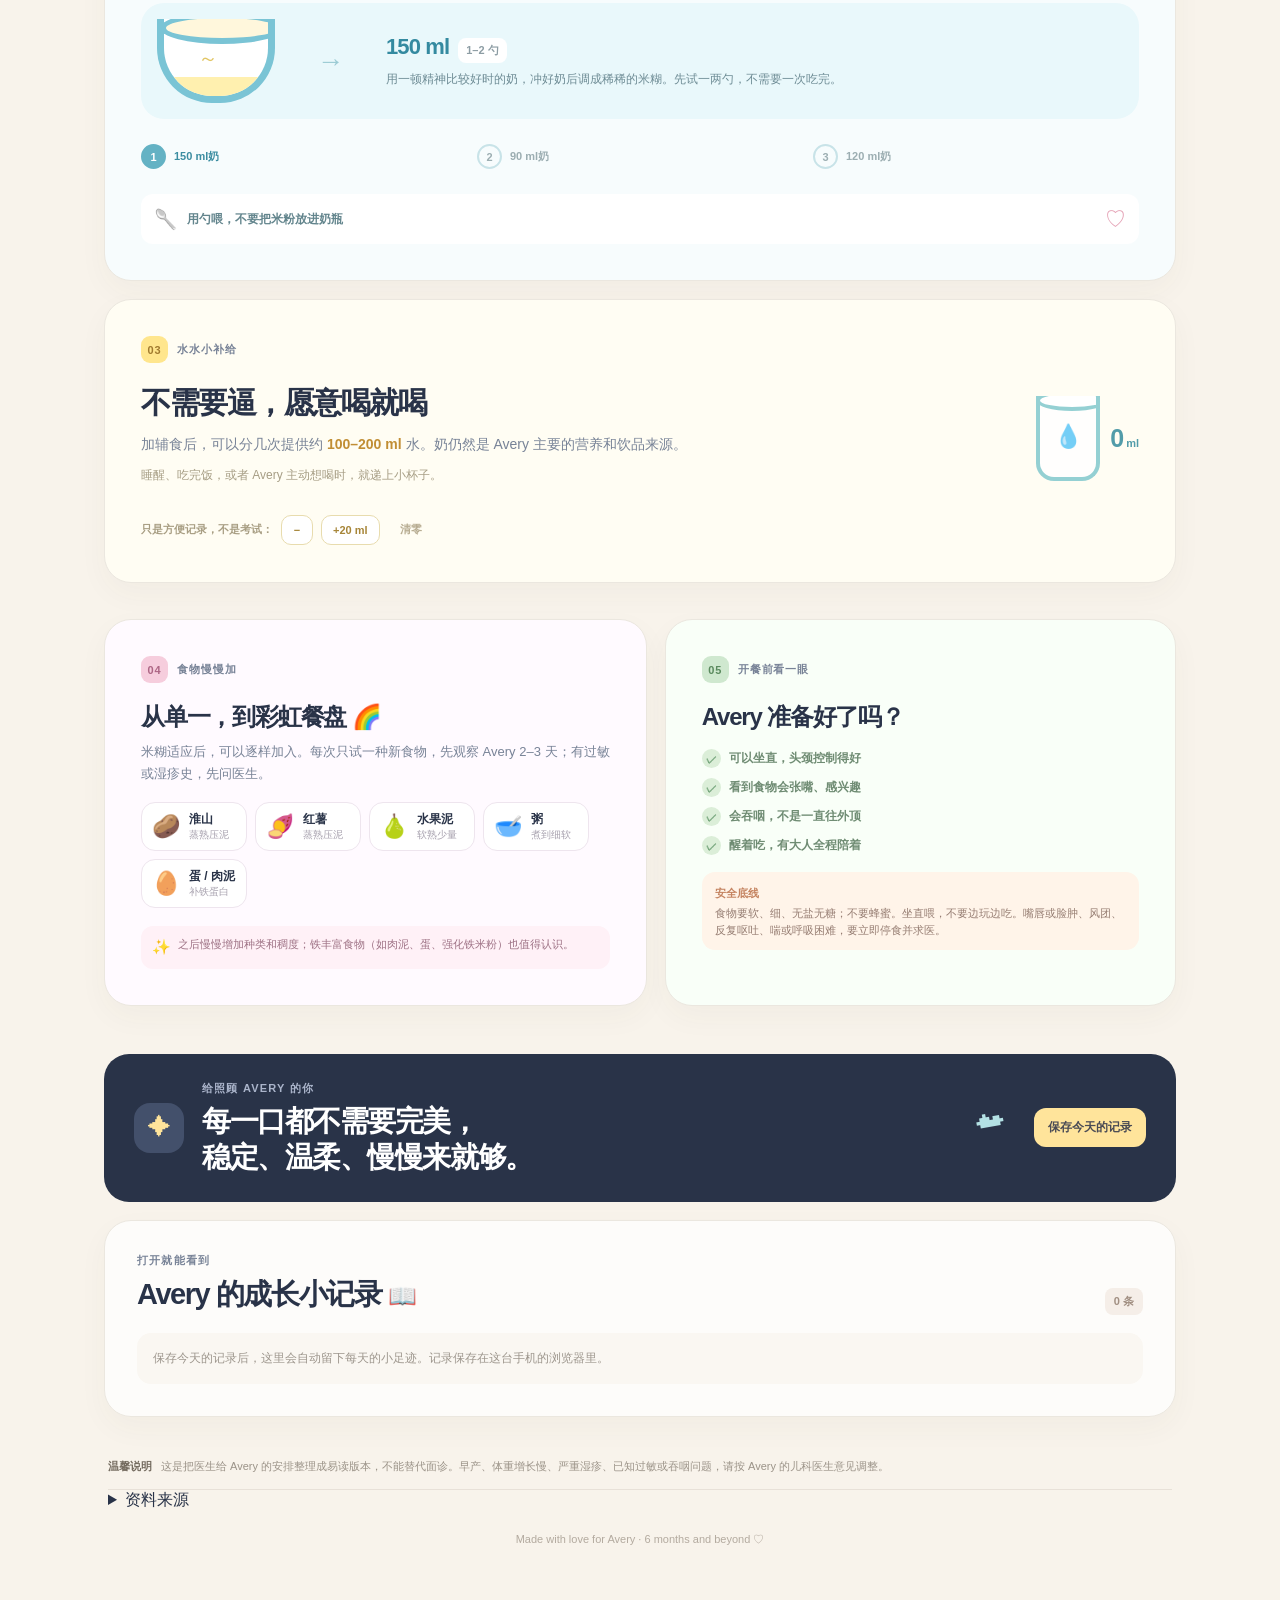
==== commit d8341cc7: "Update index.html" ====
--- a/index.html
+++ b/index.html
@@ -6,7 +6,7 @@
     <meta name="theme-color" content="#f8f3eb" />
     <meta name="description" content="Avery 6个月开始添加辅食的小课堂" />
     <title>Avery 6个月小课堂</title>
-    <link rel="icon" href="./avery-baby.svg" />
+    <link rel="icon" href="./avery-baby-photo.svg" />
     <link rel="stylesheet" href="./style.css" />
     <style>
       .shared-note { display:none; margin: 0 0 16px; padding: 13px 15px; border-radius: 15px; background:#e9f8fb; color:#4e8d9b; font-size:12px; line-height:1.6; }
@@ -25,7 +25,7 @@
 
       <section class="hero-card" aria-labelledby="hero-title">
         <div class="hero-copy"><div class="hello-tag">给 Avery 的小小升级课 <span>♡</span></div><h1 id="hero-title">奶奶继续做主角，<br /><em>辅食慢慢认识世界。</em></h1><p class="hero-subtitle">今天只记住 3 件事：慢慢转奶、温柔试米糊、口渴就给几口水。</p><button class="primary-button" type="button" data-scroll="today">开始小课堂 <span aria-hidden="true">↓</span></button></div>
-        <div class="hero-art" aria-label="抱着奶瓶和小勺的可爱 Avery 插画" role="img"><div class="sun-dot"></div><div class="cloud cloud-one"></div><div class="cloud cloud-two"></div><div class="floating-spark spark-one">✦</div><div class="floating-spark spark-two">✧</div><img class="avery-baby" src="./avery-baby.svg" width="1024" height="1536" alt="可爱的 Avery 插画" /><div class="art-caption">慢慢来，Avery 做得到！</div></div>
+        <div class="hero-art" aria-label="抱着奶瓶和小勺的可爱 Avery 插画" role="img"><div class="sun-dot"></div><div class="cloud cloud-one"></div><div class="cloud cloud-two"></div><div class="floating-spark spark-one">✦</div><div class="floating-spark spark-two">✧</div><img class="avery-baby" src="./avery-baby-photo.svg" width="1024" height="1536" alt="可爱的 Avery 插画" /><div class="art-caption">慢慢来，Avery 做得到！</div></div>
       </section>
 
       <nav class="quick-nav" aria-label="页面内容导航"><button type="button" data-scroll="milk">01 转奶</button><button type="button" data-scroll="rice">02 米糊</button><button type="button" data-scroll="water">03 喝水</button><button type="button" data-scroll="safety">安全小贴士</button></nav>
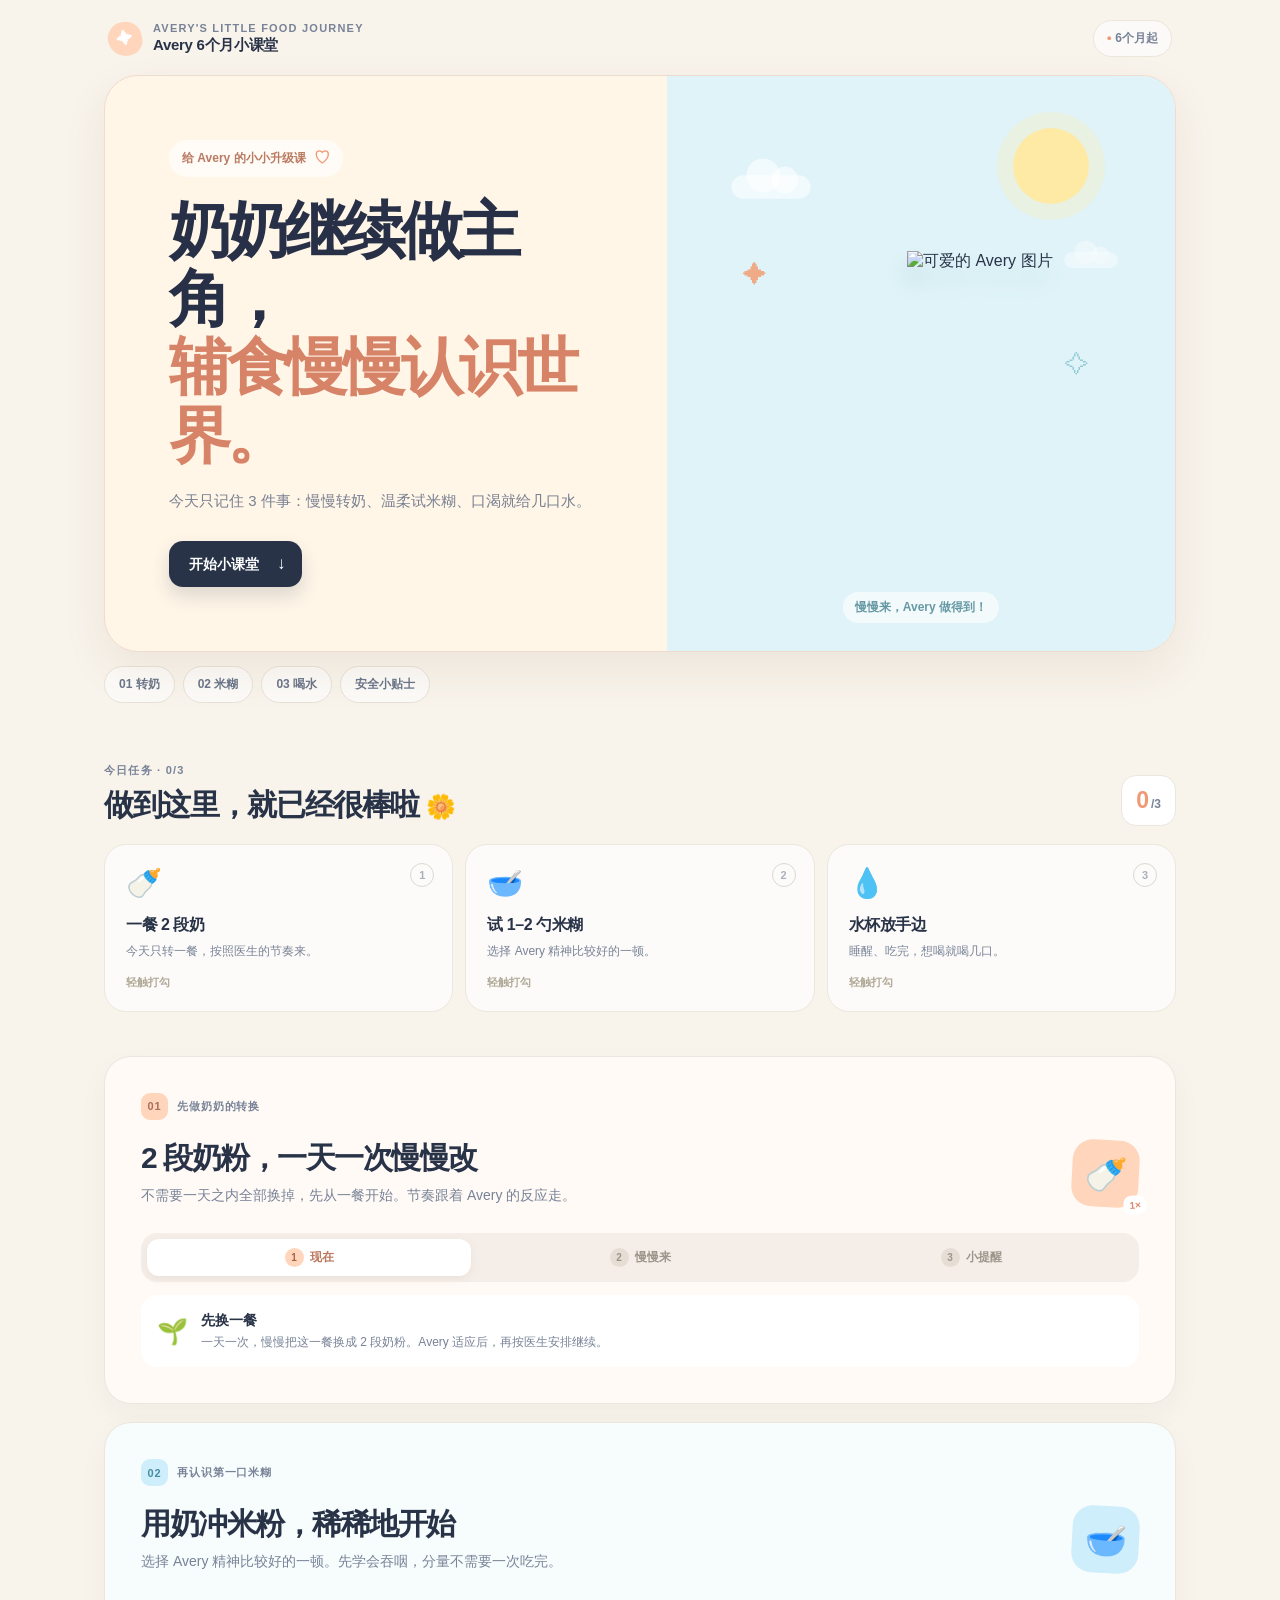
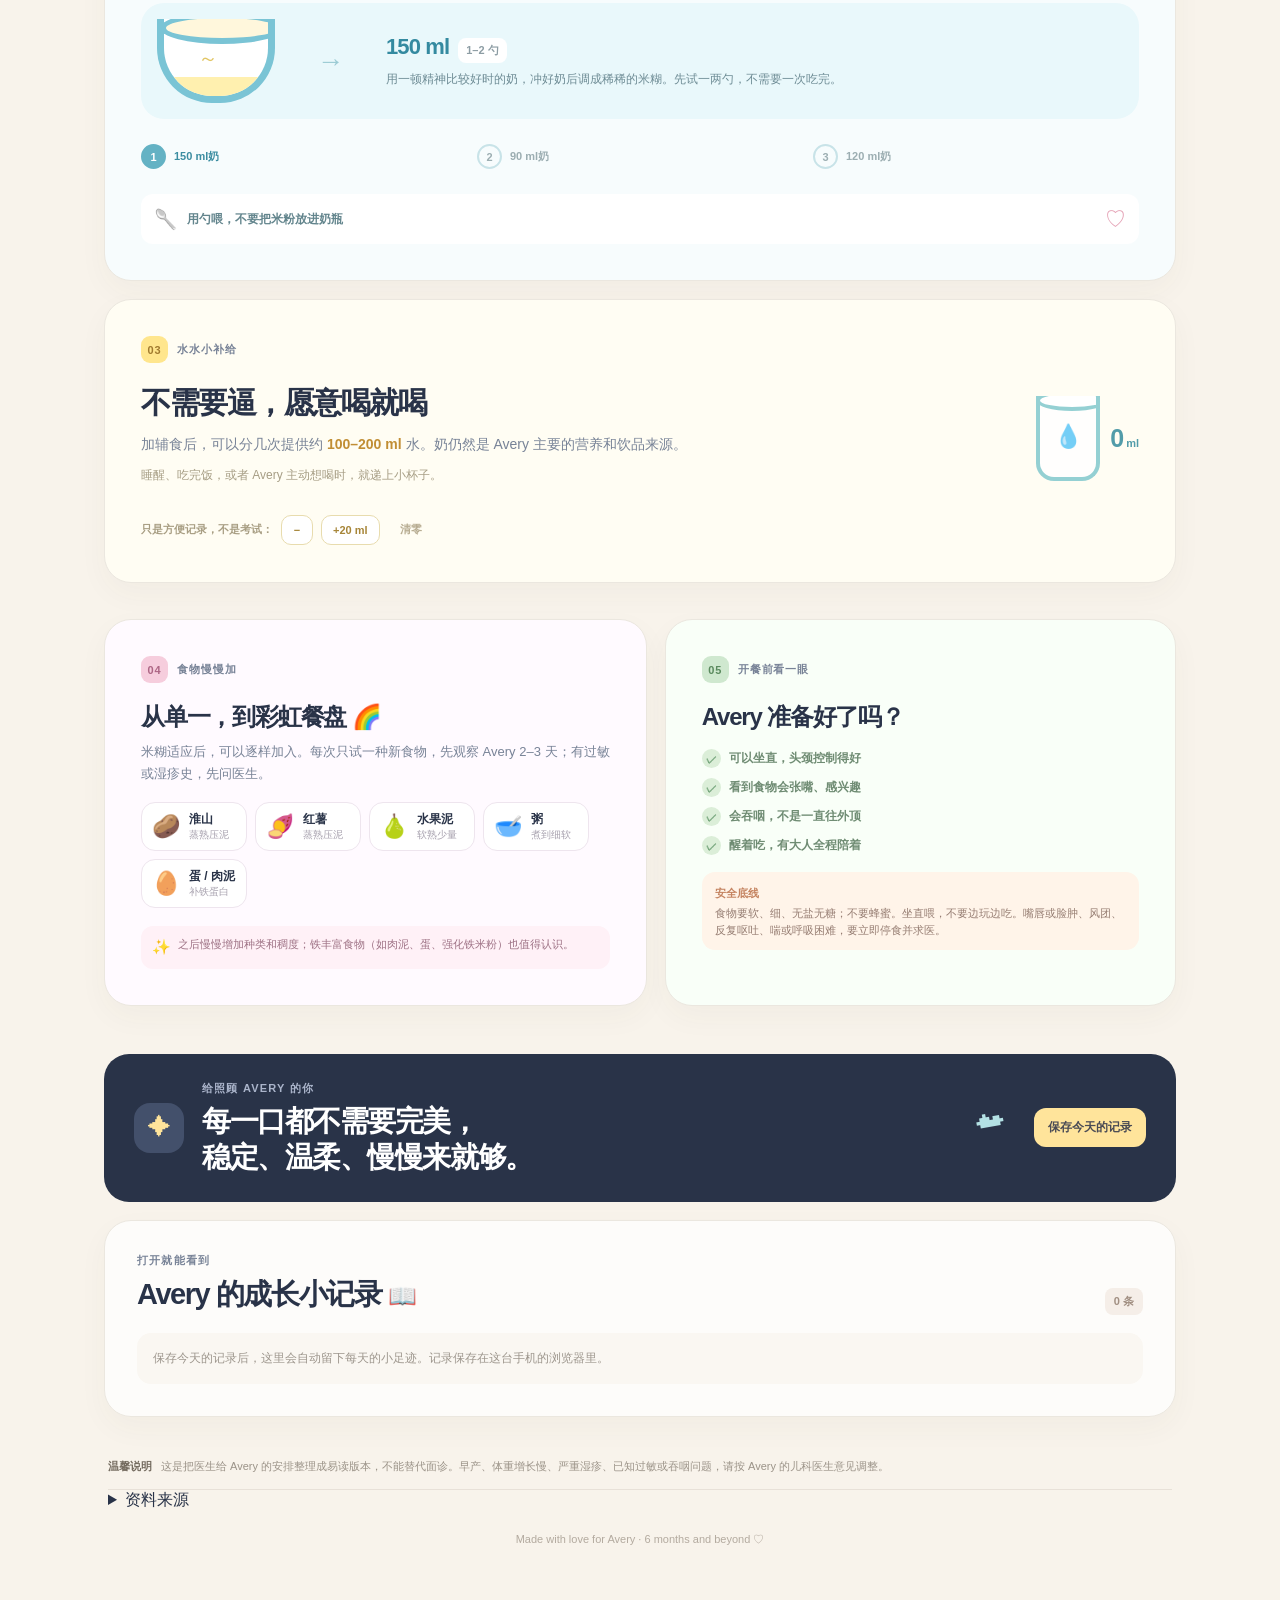
==== commit e30276f8: "Rebuild Avery mobile lesson page" ====
--- a/index.html
+++ b/index.html
@@ -6,7 +6,7 @@
     <meta name="theme-color" content="#f8f3eb" />
     <meta name="description" content="Avery 6个月开始添加辅食的小课堂" />
     <title>Avery 6个月小课堂</title>
-    <link rel="icon" href="./avery-baby-photo.svg" />
+    <link rel="icon" href="./avery-baby.png" />
     <link rel="stylesheet" href="./style.css" />
     <style>
       .shared-note { display:none; margin: 0 0 16px; padding: 13px 15px; border-radius: 15px; background:#e9f8fb; color:#4e8d9b; font-size:12px; line-height:1.6; }
@@ -25,7 +25,7 @@
 
       <section class="hero-card" aria-labelledby="hero-title">
         <div class="hero-copy"><div class="hello-tag">给 Avery 的小小升级课 <span>♡</span></div><h1 id="hero-title">奶奶继续做主角，<br /><em>辅食慢慢认识世界。</em></h1><p class="hero-subtitle">今天只记住 3 件事：慢慢转奶、温柔试米糊、口渴就给几口水。</p><button class="primary-button" type="button" data-scroll="today">开始小课堂 <span aria-hidden="true">↓</span></button></div>
-        <div class="hero-art" aria-label="抱着奶瓶和小勺的可爱 Avery 插画" role="img"><div class="sun-dot"></div><div class="cloud cloud-one"></div><div class="cloud cloud-two"></div><div class="floating-spark spark-one">✦</div><div class="floating-spark spark-two">✧</div><img class="avery-baby" src="./avery-baby-photo.svg" width="1024" height="1536" alt="可爱的 Avery 插画" /><div class="art-caption">慢慢来，Avery 做得到！</div></div>
+        <div class="hero-art" aria-label="抱着训练杯和小勺的可爱 Avery 图片" role="img"><div class="sun-dot"></div><div class="cloud cloud-one"></div><div class="cloud cloud-two"></div><div class="floating-spark spark-one">✦</div><div class="floating-spark spark-two">✧</div><img class="avery-baby" src="./avery-baby.png" width="1024" height="1536" alt="可爱的 Avery 图片" /><div class="art-caption">慢慢来，Avery 做得到！</div></div>
       </section>
 
       <nav class="quick-nav" aria-label="页面内容导航"><button type="button" data-scroll="milk">01 转奶</button><button type="button" data-scroll="rice">02 米糊</button><button type="button" data-scroll="water">03 喝水</button><button type="button" data-scroll="safety">安全小贴士</button></nav>
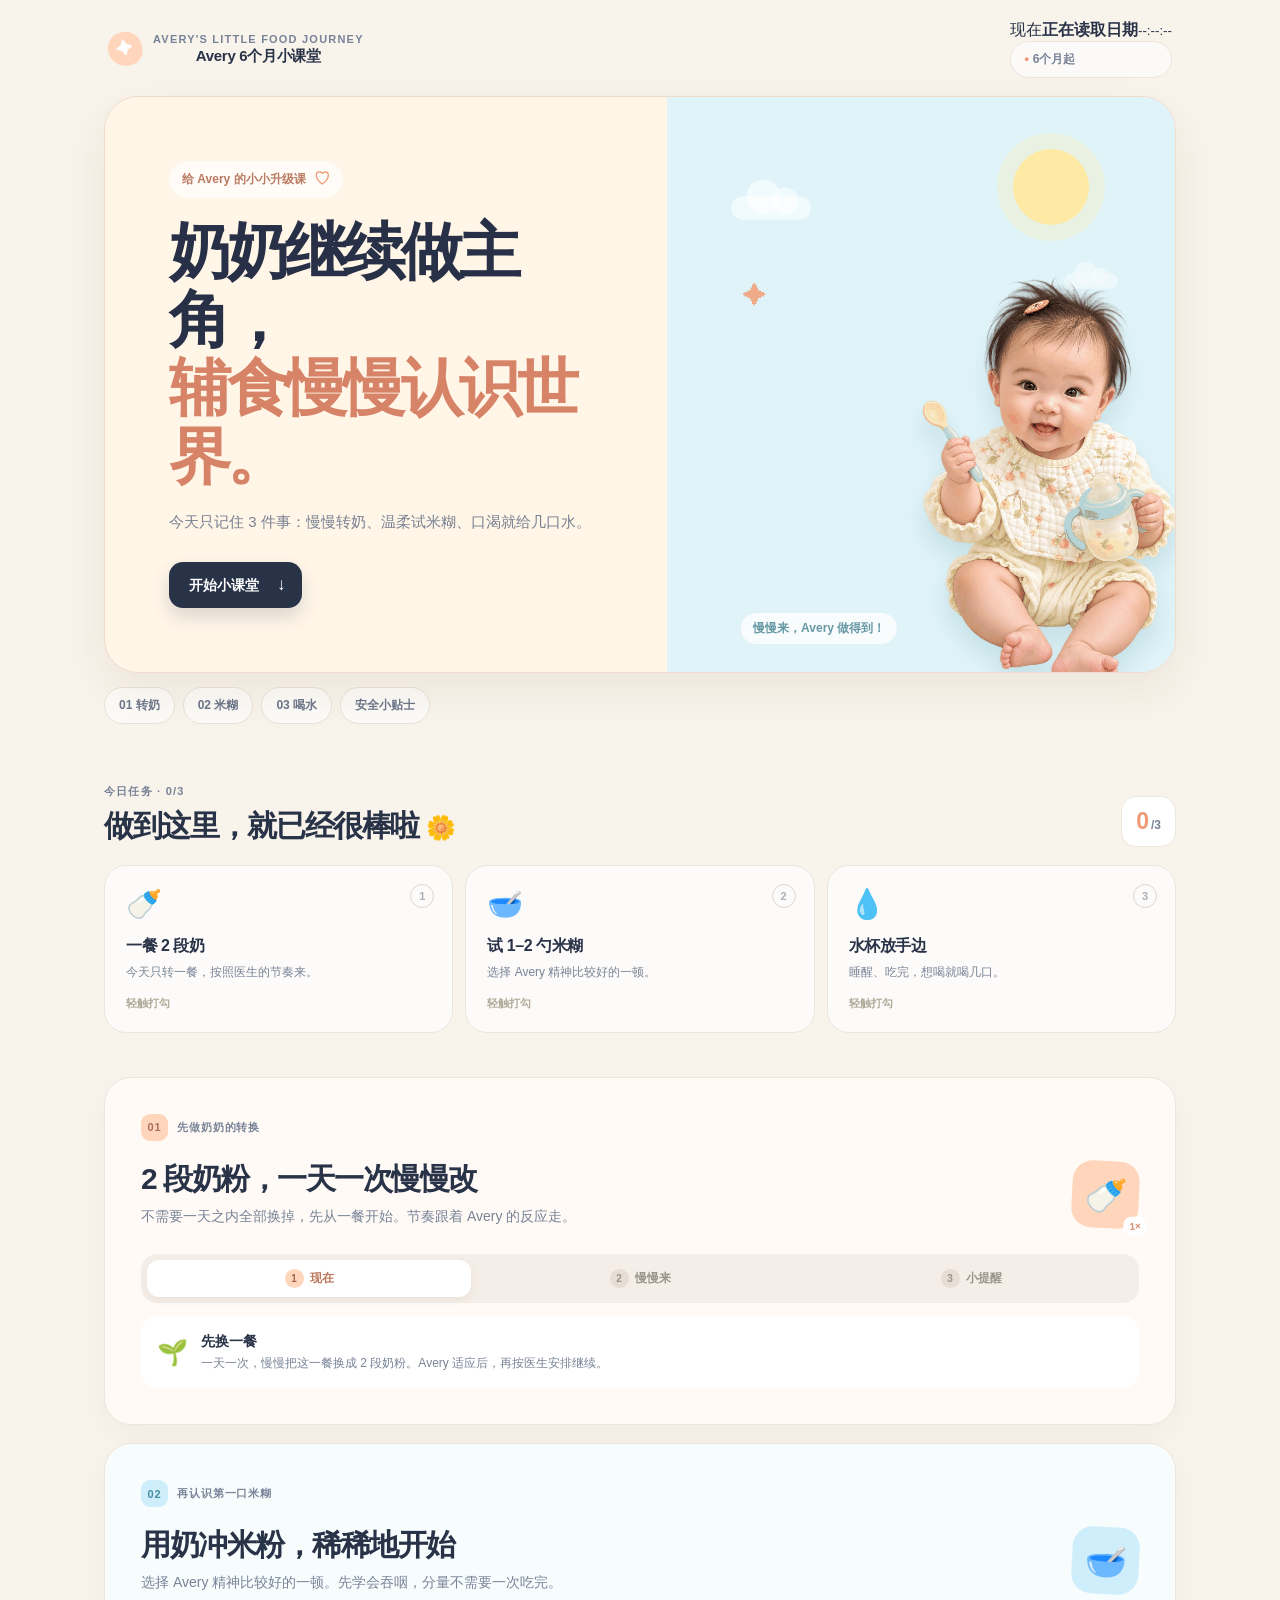
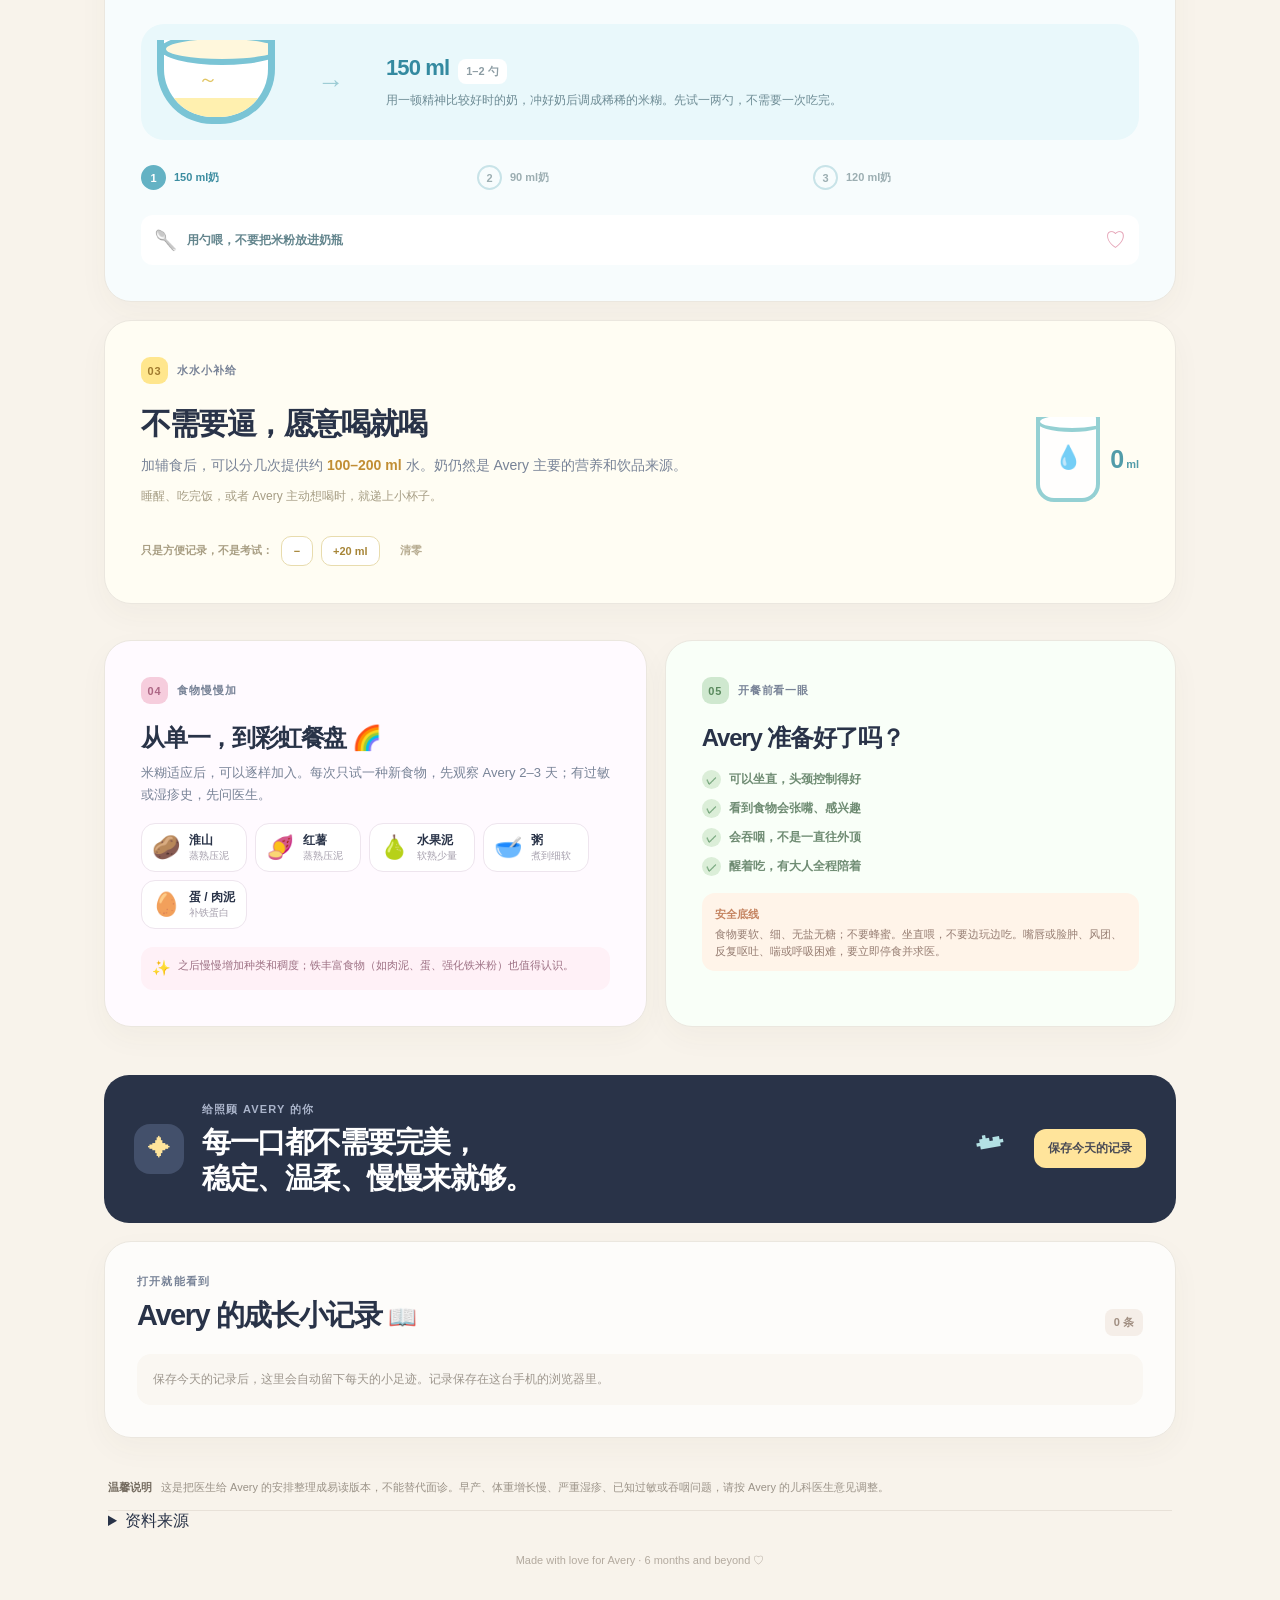
==== commit 433fc0da: "Add real-time date and clock to Avery page" ====
--- a/index.html
+++ b/index.html
@@ -18,7 +18,7 @@
     <main class="site-shell">
       <div class="topbar">
         <div class="brand-lockup"><div class="brand-mark" aria-hidden="true">✦</div><div><p class="eyebrow">Avery's little food journey</p><p class="brand-name">Avery 6个月小课堂</p></div></div>
-        <div class="month-pill"><span>●</span> 6个月起</div>
+        <div class="topbar-tools"><div class="live-clock" aria-live="polite"><span>现在</span><strong id="live-date">正在读取日期</strong><small id="live-time">--:--:--</small></div><div class="month-pill"><span>●</span> 6个月起</div></div>
       </div>
 
       <div id="shared-note" class="shared-note"></div>
--- a/style.css
+++ b/style.css
@@ -22,6 +22,7 @@
 .site-shell { width: min(100%, 1120px); margin: 0 auto; padding: 20px 24px 56px; }
 .topbar { display: flex; align-items: center; justify-content: space-between; margin: 0 auto 18px; padding: 0 4px; }
 .brand-lockup { display: flex; align-items: center; gap: 11px; }
+.brand-lockup > div { text-align: center; }
 .brand-mark { display: grid; place-items: center; width: 34px; height: 34px; border-radius: 50% 50% 45% 55%; background: var(--peach); color: #fff; font-size: 17px; transform: rotate(-13deg); }
 .eyebrow, .section-kicker { margin: 0; color: var(--muted); font-size: 11px; font-weight: 800; letter-spacing: .11em; text-transform: uppercase; }
 .brand-name { margin: 2px 0 0; font-size: 15px; font-weight: 800; letter-spacing: -.02em; }
@@ -52,7 +53,7 @@
 .baby-cloud { position: absolute; left: 51%; top: 54%; width: 230px; height: 158px; border-radius: 49% 46% 42% 50%; background: #fffdfa; box-shadow: 0 20px 0 rgba(157,202,211,.35), 0 15px 28px rgba(67,121,136,.1); transform: translate(-50%, -50%); animation: cloud-bob 4s ease-in-out infinite; }
 .cloud-face { position: absolute; left: 74px; top: 52px; color: #40506a; font-size: 25px; letter-spacing: 5px; }.cloud-arm { position: absolute; top: 90px; width: 37px; height: 12px; border-radius: 99px; background: #fffdfa; }.arm-left { left: -22px; transform: rotate(21deg); }.arm-right { right: -21px; transform: rotate(-20deg); }
 .bottle-icon { position: absolute; left: 24px; top: 94px; font-size: 46px; transform: rotate(-18deg); filter: drop-shadow(0 5px 2px rgba(95,166,182,.16)); }.spoon-icon { position: absolute; right: 13px; top: 89px; font-size: 34px; transform: rotate(20deg); }.cloud-feet { position: absolute; left: 82px; bottom: -25px; display: flex; gap: 44px; }.cloud-feet i { display: block; width: 24px; height: 17px; border-radius: 0 0 99px 99px; background: #ffdbc8; }
-.art-caption { position: absolute; bottom: 28px; left: 50%; padding: 7px 12px; border-radius: 99px; background: rgba(255,255,255,.62); color: #6799a5; font-size: 12px; font-weight: 800; white-space: nowrap; transform: translateX(-50%); }
+.art-caption { position: absolute; z-index: 3; bottom: 28px; left: 30%; padding: 7px 12px; border-radius: 99px; background: rgba(255,255,255,.78); color: #6799a5; font-size: 12px; font-weight: 800; white-space: nowrap; transform: translateX(-50%); }
 @keyframes cloud-bob { 0%,100% { transform: translate(-50%, -50%) rotate(-1deg); } 50% { transform: translate(-50%, calc(-50% - 8px)) rotate(1deg); } }
 @keyframes baby-bob { 0%,100% { transform: translateY(0) rotate(-1deg); } 50% { transform: translateY(-7px) rotate(1deg); } }
 @keyframes floaty { 0%,100% { transform: translateY(0) rotate(0); } 50% { transform: translateY(-9px) rotate(7deg); } }
@@ -82,7 +83,7 @@
 @media (max-width: 760px) {
   .site-shell { padding: 14px 14px 40px; }
   .topbar { margin-bottom: 13px; }.brand-name { font-size: 14px; }.eyebrow { font-size: 9px; }.month-pill { padding: 7px 10px; font-size: 11px; }
-  .hero-card { grid-template-columns: 1fr; min-height: 0; border-radius: 27px; }.hero-copy { padding: 28px 23px 25px; }.hello-tag { margin-bottom: 16px; font-size: 11px; }.hero-subtitle { margin-bottom: 21px; font-size: 13px; }.hero-art { min-height: 300px; }.sun-dot { top: 30px; right: 18%; width: 54px; height: 54px; }.avery-baby { right: 50%; bottom: -22px; height: 325px; max-width: none; transform: translateX(50%); animation-name: baby-bob-mobile; }.art-caption { bottom: 14px; font-size: 10px; }
+  .hero-card { grid-template-columns: 1fr; min-height: 0; border-radius: 27px; }.hero-copy { padding: 28px 23px 25px; }.hello-tag { margin-bottom: 16px; font-size: 11px; }.hero-subtitle { margin-bottom: 21px; font-size: 13px; }.hero-art { min-height: 300px; }.sun-dot { top: 30px; right: 18%; width: 54px; height: 54px; }.avery-baby { right: 50%; bottom: -22px; height: 325px; max-width: none; transform: translateX(50%); animation-name: baby-bob-mobile; }.art-caption { left: 50%; z-index: 3; bottom: 14px; font-size: 10px; }
   @keyframes baby-bob-mobile { 0%,100% { transform: translateX(50%) translateY(0) rotate(-1deg); } 50% { transform: translateX(50%) translateY(-6px) rotate(1deg); } }
   @keyframes cloud-bob-mobile { 0%,100% { transform: translate(-50%, -50%) scale(.8) rotate(-1deg); } 50% { transform: translate(-50%, calc(-50% - 6px)) scale(.8) rotate(1deg); } }
   .quick-nav { padding-top: 11px; }.today-section { padding-top: 34px; }.today-grid { grid-template-columns: 1fr; gap: 9px; }.task-card { min-height: 0; padding: 16px 18px 16px 62px; }.task-emoji { position: absolute; left: 19px; top: 20px; font-size: 25px; }.task-title { font-size: 15px; }.task-action { margin-top: 9px; }.task-check { top: 15px; right: 15px; }
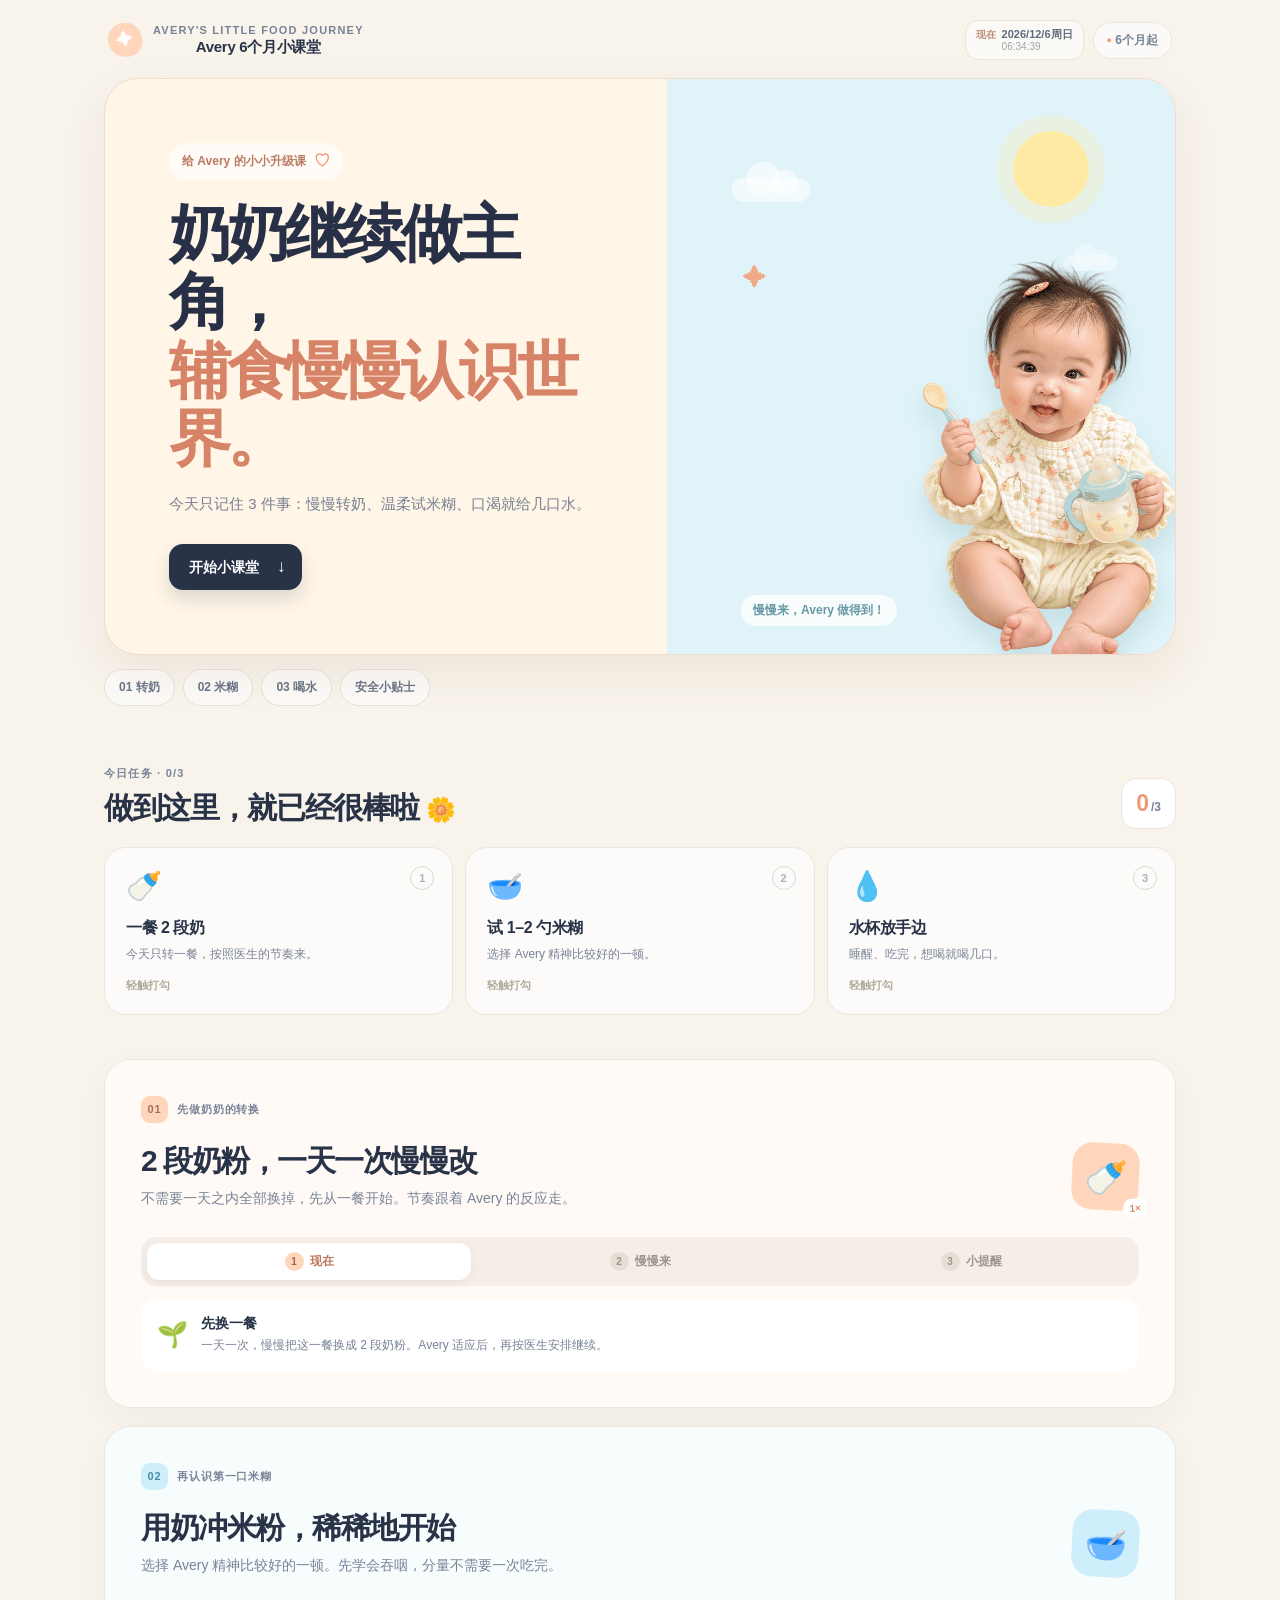
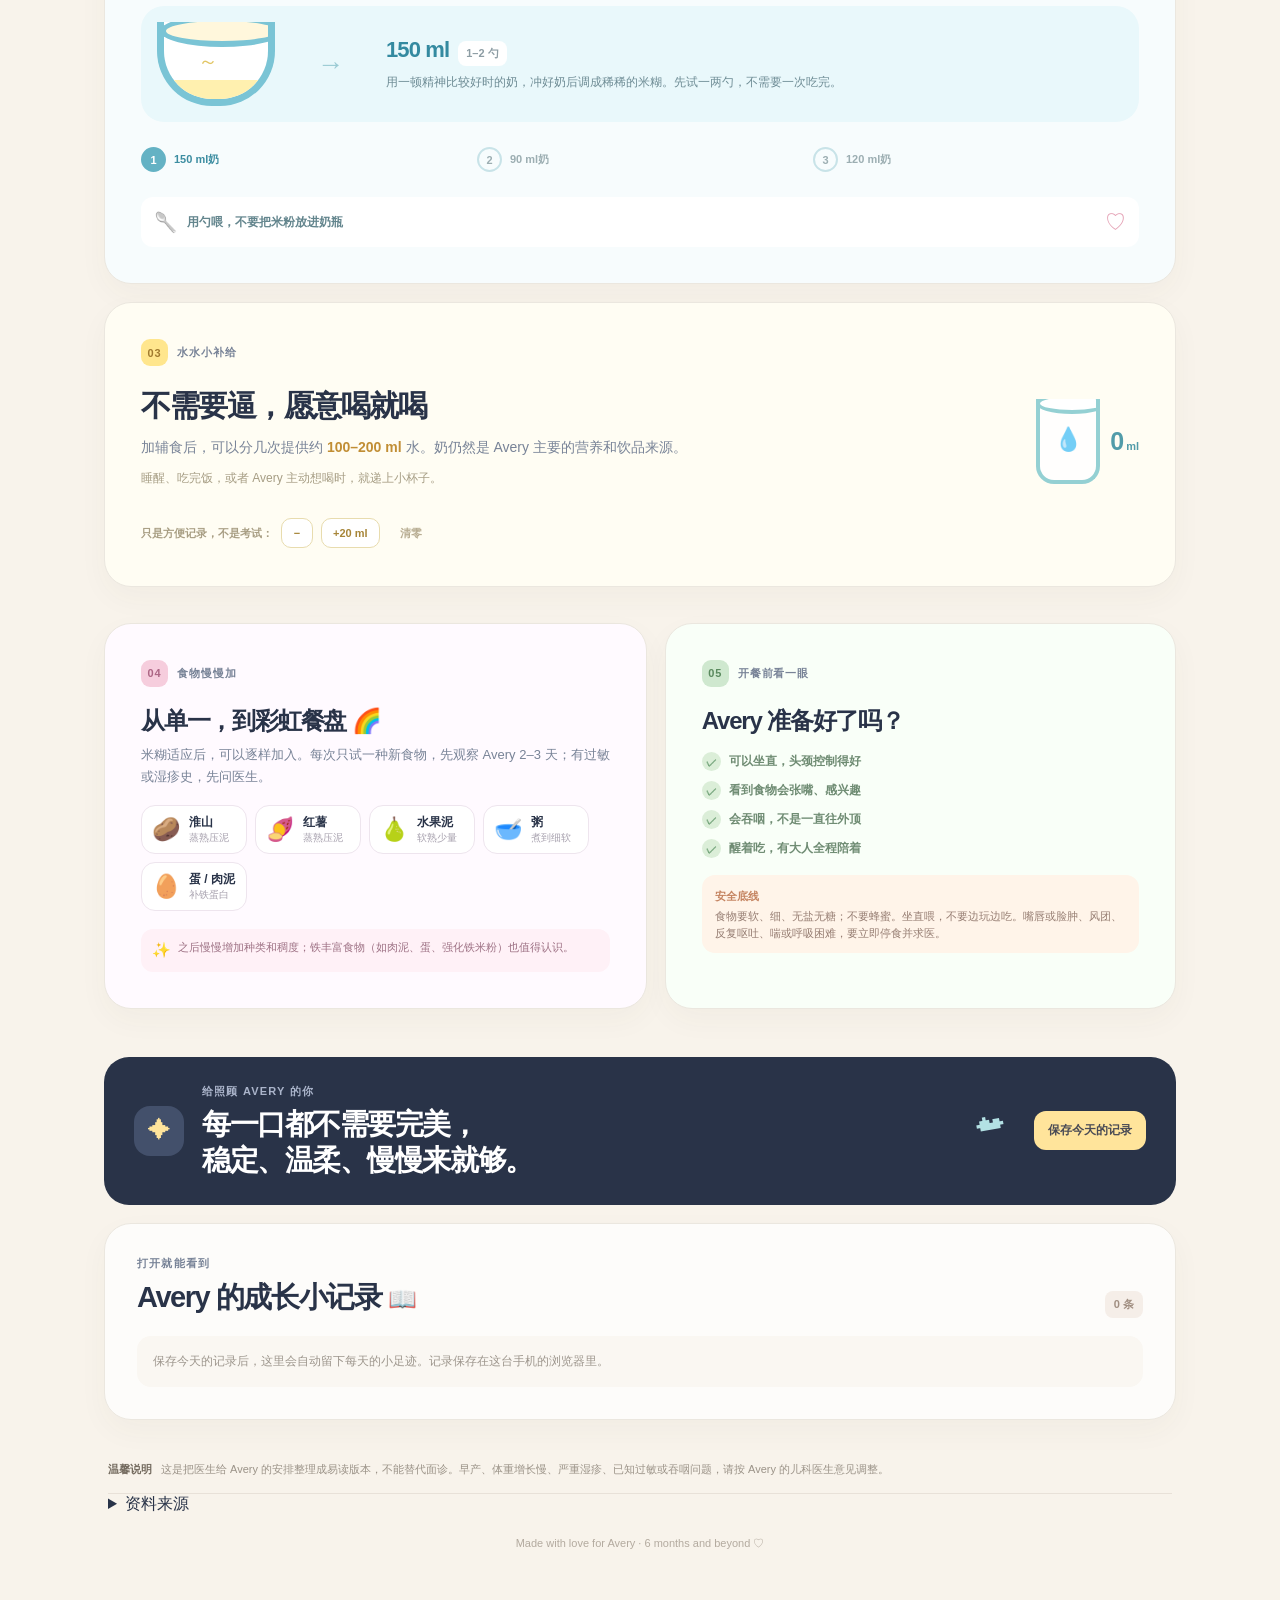
==== commit 7cd9821b: "Refresh live clock script on every page load" ====
--- a/index.html
+++ b/index.html
@@ -50,6 +50,6 @@
 
       <footer class="site-footer"><div class="medical-note"><strong>温馨说明</strong><span>这是把医生给 Avery 的安排整理成易读版本，不能替代面诊。早产、体重增长慢、严重湿疹、已知过敏或吞咽问题，请按 Avery 的儿科医生意见调整。</span></div><details><summary>资料来源</summary><div class="sources-list"><a href="https://www.who.int/publications/i/item/9789240081864" target="_blank" rel="noreferrer">WHO｜6–23个月辅食指南 ↗</a><a href="https://www.cdc.gov/infant-toddler-nutrition/foods-and-drinks/when-what-and-how-to-introduce-solid-foods.html" target="_blank" rel="noreferrer">CDC｜6个月开始如何添加辅食 ↗</a><a href="https://www.healthychildren.org/English/ages-stages/baby/feeding-nutrition/Pages/Starting-Solid-Foods.aspx" target="_blank" rel="noreferrer">AAP｜开始固体食物与过敏食物 ↗</a><a href="https://www.nhs.uk/baby/weaning-and-feeding/babys-first-solid-foods/" target="_blank" rel="noreferrer">NHS｜宝宝的第一批辅食 ↗</a><small>权威资料对“新食物间隔”常见建议为 3–5 天；页面保留医生说的 2–3 天节奏，具体以 Avery 的医生建议为准。</small></div></details><p class="footer-line">Made with love for Avery · 6 months and beyond ♡</p></footer>
     </main>
-    <script src="./app.js"></script>
+    <script src="./app.js?v=20260901-2"></script>
   </body>
 </html>
--- a/style.css
+++ b/style.css
@@ -23,6 +23,11 @@
 .topbar { display: flex; align-items: center; justify-content: space-between; margin: 0 auto 18px; padding: 0 4px; }
 .brand-lockup { display: flex; align-items: center; gap: 11px; }
 .brand-lockup > div { text-align: center; }
+.topbar-tools { display: flex; align-items: center; gap: 9px; }
+.live-clock { display: grid; grid-template-columns: auto auto; column-gap: 6px; align-items: baseline; padding: 7px 10px; border: 1px solid #eee5d9; border-radius: 13px; background: rgba(255,255,255,.58); color: var(--muted); line-height: 1.15; }
+.live-clock span { grid-row: 1 / 3; color: #bd8d79; font-size: 10px; font-weight: 900; }
+.live-clock strong { color: #5f6b7d; font-size: 11px; font-weight: 900; }
+.live-clock small { color: #9aa3af; font-size: 10px; font-variant-numeric: tabular-nums; }
 .brand-mark { display: grid; place-items: center; width: 34px; height: 34px; border-radius: 50% 50% 45% 55%; background: var(--peach); color: #fff; font-size: 17px; transform: rotate(-13deg); }
 .eyebrow, .section-kicker { margin: 0; color: var(--muted); font-size: 11px; font-weight: 800; letter-spacing: .11em; text-transform: uppercase; }
 .brand-name { margin: 2px 0 0; font-size: 15px; font-weight: 800; letter-spacing: -.02em; }
@@ -82,7 +87,7 @@
 
 @media (max-width: 760px) {
   .site-shell { padding: 14px 14px 40px; }
-  .topbar { margin-bottom: 13px; }.brand-name { font-size: 14px; }.eyebrow { font-size: 9px; }.month-pill { padding: 7px 10px; font-size: 11px; }
+  .topbar { margin-bottom: 13px; }.brand-name { font-size: 14px; }.eyebrow { font-size: 9px; }.topbar-tools { gap: 5px; }.live-clock { column-gap: 4px; padding: 6px 7px; }.live-clock span { font-size: 9px; }.live-clock strong { font-size: 9px; }.live-clock small { font-size: 9px; }.month-pill { padding: 7px 10px; font-size: 11px; }
   .hero-card { grid-template-columns: 1fr; min-height: 0; border-radius: 27px; }.hero-copy { padding: 28px 23px 25px; }.hello-tag { margin-bottom: 16px; font-size: 11px; }.hero-subtitle { margin-bottom: 21px; font-size: 13px; }.hero-art { min-height: 300px; }.sun-dot { top: 30px; right: 18%; width: 54px; height: 54px; }.avery-baby { right: 50%; bottom: -22px; height: 325px; max-width: none; transform: translateX(50%); animation-name: baby-bob-mobile; }.art-caption { left: 50%; z-index: 3; bottom: 14px; font-size: 10px; }
   @keyframes baby-bob-mobile { 0%,100% { transform: translateX(50%) translateY(0) rotate(-1deg); } 50% { transform: translateX(50%) translateY(-6px) rotate(1deg); } }
   @keyframes cloud-bob-mobile { 0%,100% { transform: translate(-50%, -50%) scale(.8) rotate(-1deg); } 50% { transform: translate(-50%, calc(-50% - 6px)) scale(.8) rotate(1deg); } }
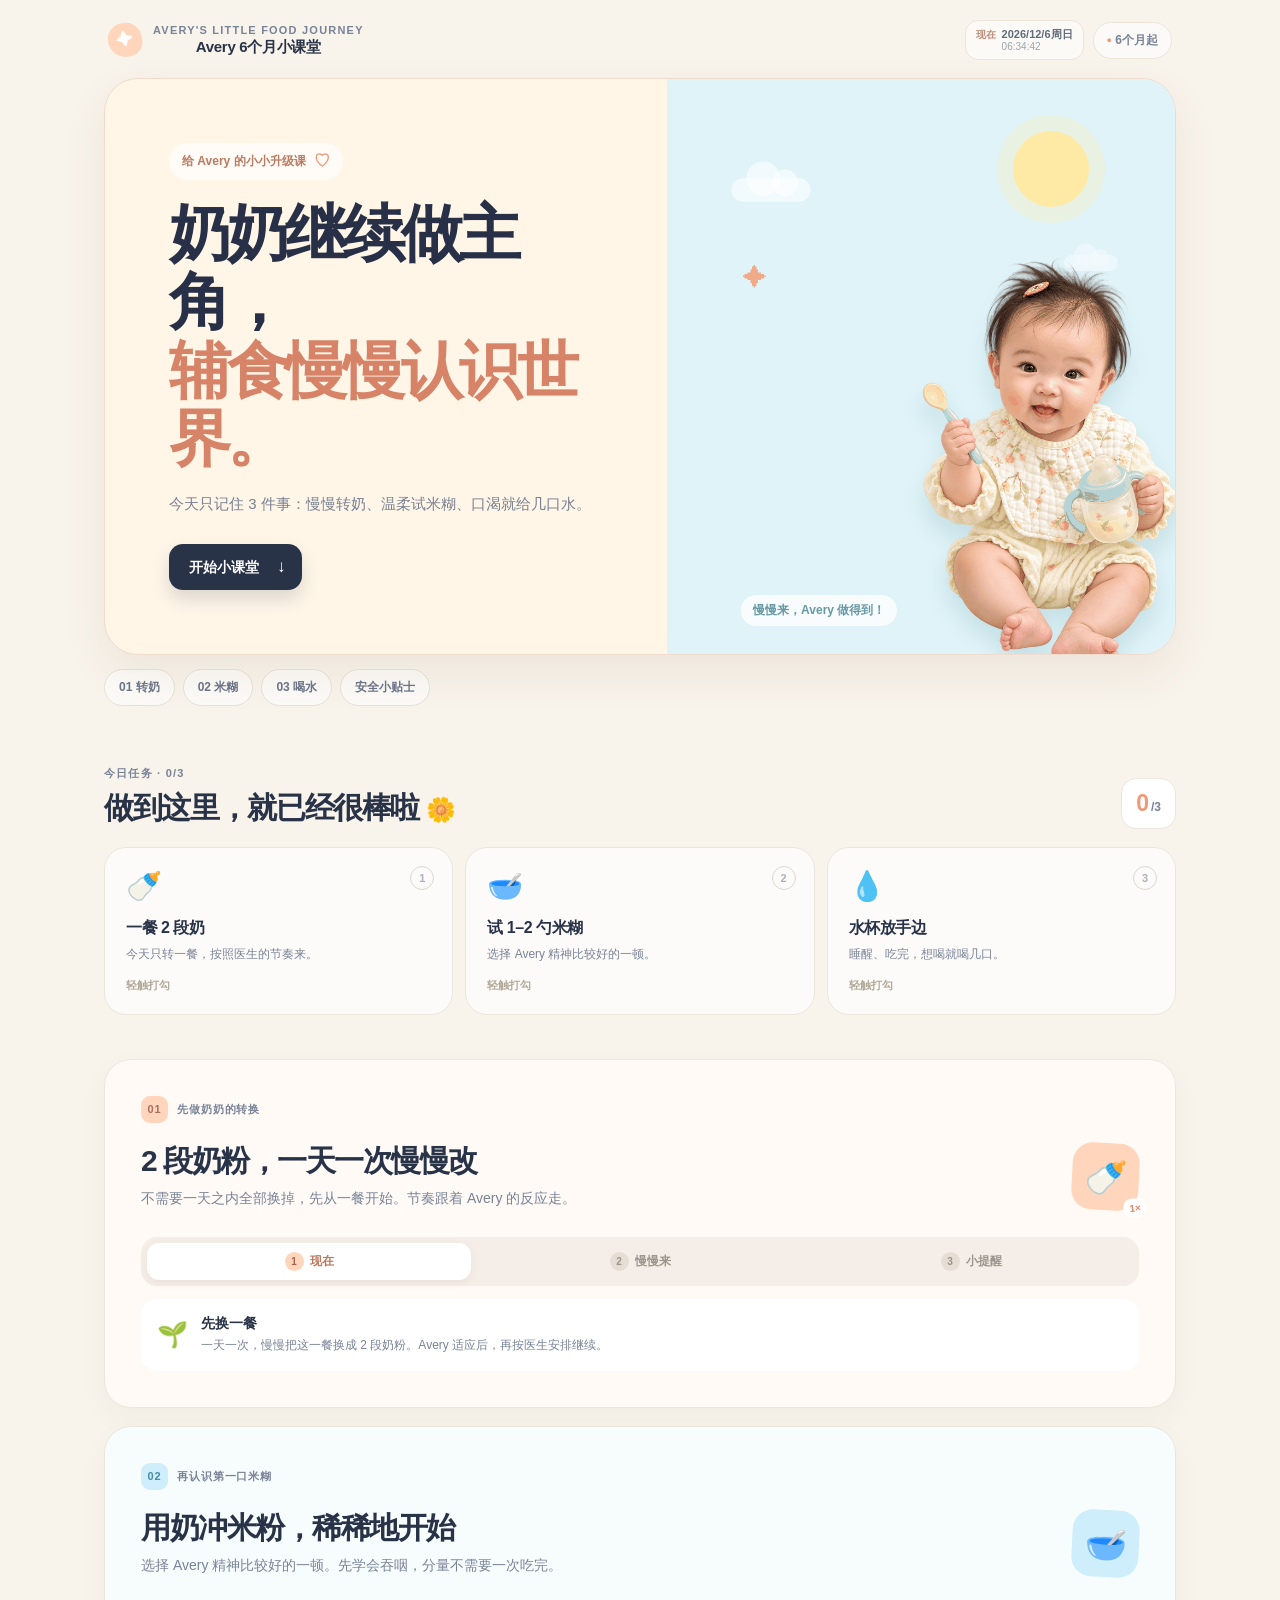
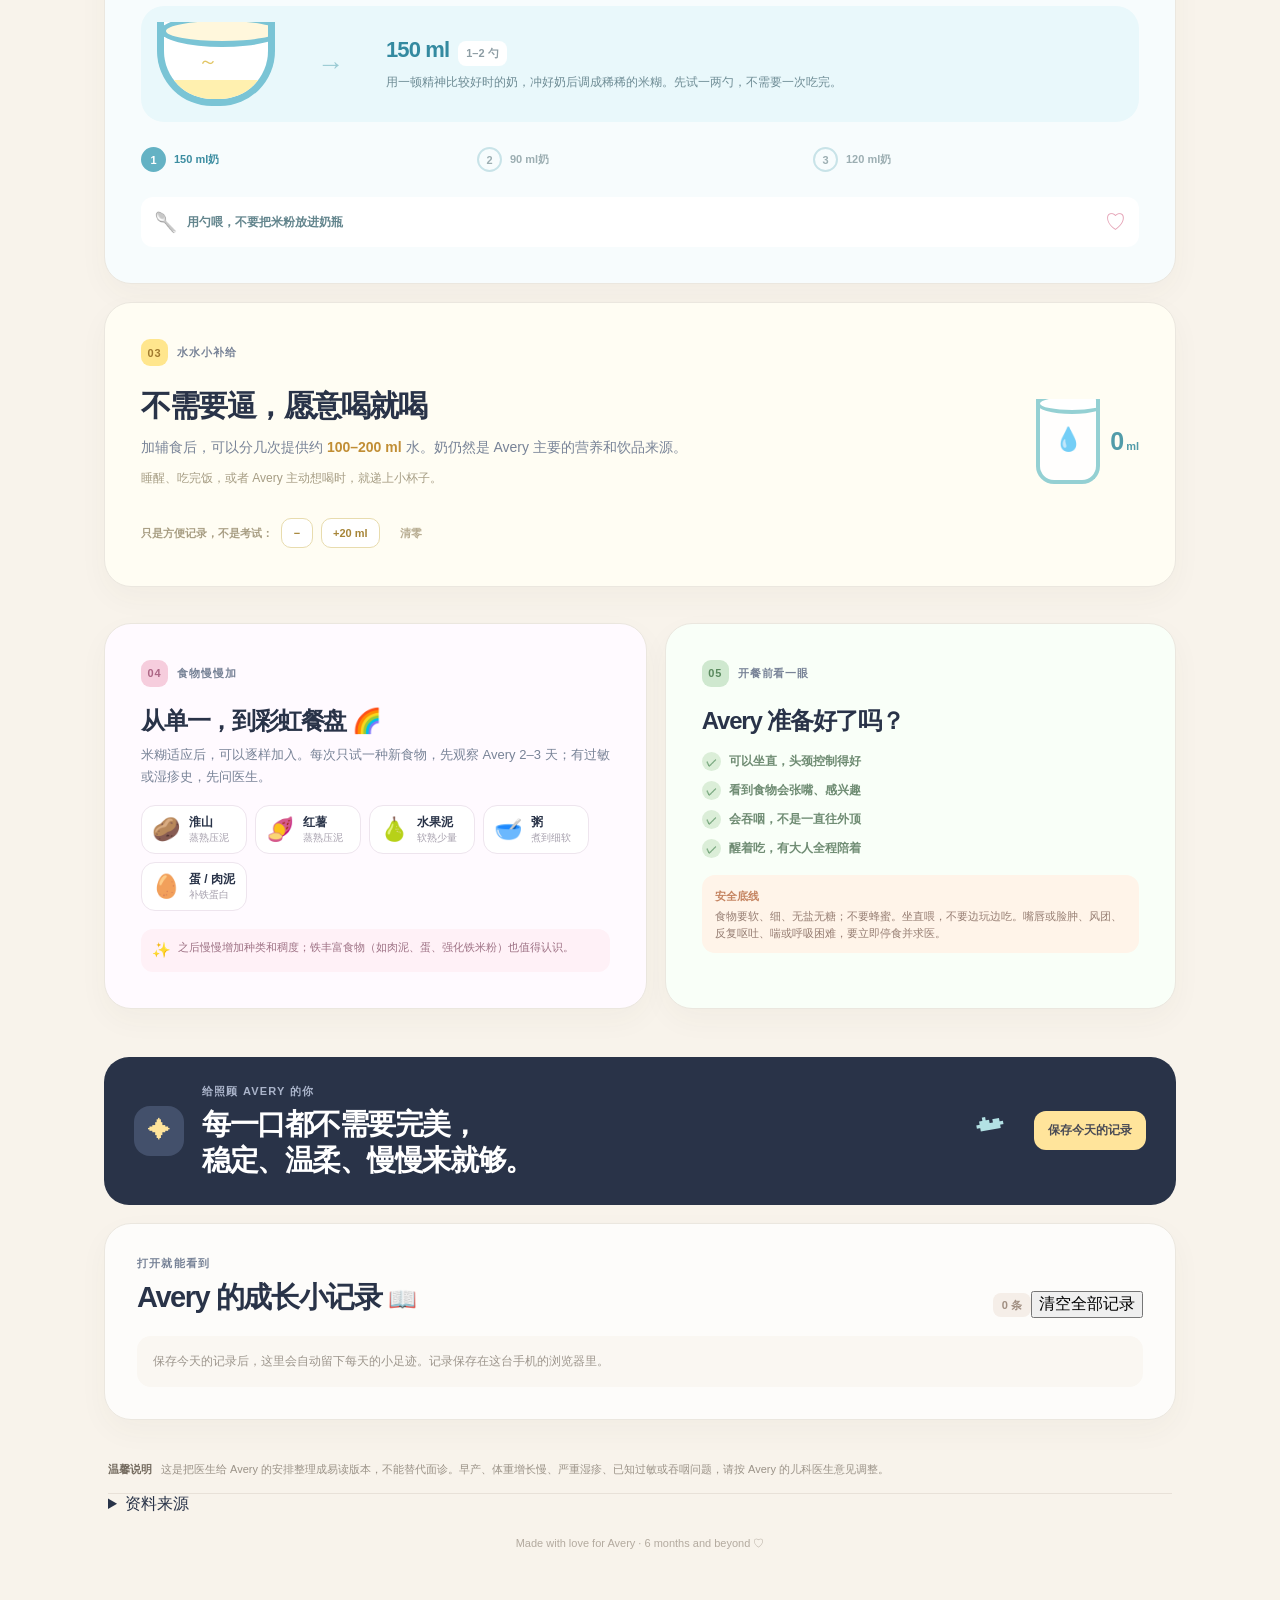
==== commit e4f484ca: "Add report and clear-history controls" ====
--- a/index.html
+++ b/index.html
@@ -44,9 +44,9 @@
 
       <section class="two-column"><div class="lesson-card food-card"><div class="lesson-label"><span class="number-badge pink">04</span>食物慢慢加</div><h2>从单一，到彩虹餐盘 🌈</h2><p>米糊适应后，可以逐样加入。每次只试一种新食物，先观察 Avery 2–3 天；有过敏或湿疹史，先问医生。</p><div class="food-chips"><div class="food-chip"><span>🥔</span><strong>淮山</strong><small>蒸熟压泥</small></div><div class="food-chip"><span>🍠</span><strong>红薯</strong><small>蒸熟压泥</small></div><div class="food-chip"><span>🍐</span><strong>水果泥</strong><small>软熟少量</small></div><div class="food-chip"><span>🥣</span><strong>粥</strong><small>煮到细软</small></div><div class="food-chip"><span>🥚</span><strong>蛋 / 肉泥</strong><small>补铁蛋白</small></div></div><div class="food-callout"><span>✨</span>之后慢慢增加种类和稠度；铁丰富食物（如肉泥、蛋、强化铁米粉）也值得认识。</div></div><div class="lesson-card ready-card" id="safety"><div class="lesson-label"><span class="number-badge green">05</span>开餐前看一眼</div><h2>Avery 准备好了吗？</h2><div class="ready-list"><div><span>✓</span>可以坐直，头颈控制得好</div><div><span>✓</span>看到食物会张嘴、感兴趣</div><div><span>✓</span>会吞咽，不是一直往外顶</div><div><span>✓</span>醒着吃，有大人全程陪着</div></div><div class="danger-note"><strong>安全底线</strong><p>食物要软、细、无盐无糖；不要蜂蜜。坐直喂，不要边玩边吃。嘴唇或脸肿、风团、反复呕吐、喘或呼吸困难，要立即停食并求医。</p></div></div></section>
 
-      <section class="closing-card"><div class="closing-star">✦</div><div class="closing-copy"><p class="section-kicker">给照顾 Avery 的你</p><h2>每一口都不需要完美，<br />稳定、温柔、慢慢来就够。</h2></div><div class="mini-cloud">☁︎</div><div class="record-panel"><button class="record-button" type="button" id="save-record">保存今天的记录</button><div id="record-result" class="record-link" aria-live="polite"></div><button class="sms-button" type="button" id="sms-button" hidden>发给爸妈 💌</button></div></section>
+      <section class="closing-card"><div class="closing-star">✦</div><div class="closing-copy"><p class="section-kicker">给照顾 Avery 的你</p><h2>每一口都不需要完美，<br />稳定、温柔、慢慢来就够。</h2></div><div class="mini-cloud">☁︎</div><div class="record-panel"><button class="record-button" type="button" id="save-record">保存今天的记录</button><div id="record-result" class="record-link" aria-live="polite"></div><a class="report-button" id="report-button" href="#" target="_blank" rel="noreferrer" hidden>打开今日报告 ↗</a><button class="sms-button" type="button" id="sms-button" hidden>发给爸妈 💌</button></div></section>
 
-      <section class="history-card" id="history"><div class="history-heading"><div><p class="section-kicker">打开就能看到</p><h2> Avery 的成长小记录 <span>📖</span></h2></div><span class="history-count"><span id="history-count">0</span> 条</span></div><div id="history-list"><p class="empty-history">保存今天的记录后，这里会自动留下每天的小足迹。记录保存在这台手机的浏览器里。</p></div></section>
+      <section class="history-card" id="history"><div class="history-heading"><div><p class="section-kicker">打开就能看到</p><h2> Avery 的成长小记录 <span>📖</span></h2></div><div class="history-tools"><span class="history-count"><span id="history-count">0</span> 条</span><button class="clear-records" id="clear-records" type="button">清空全部记录</button></div></div><div id="history-list"><p class="empty-history">保存今天的记录后，这里会自动留下每天的小足迹。记录保存在这台手机的浏览器里。</p></div></section>
 
       <footer class="site-footer"><div class="medical-note"><strong>温馨说明</strong><span>这是把医生给 Avery 的安排整理成易读版本，不能替代面诊。早产、体重增长慢、严重湿疹、已知过敏或吞咽问题，请按 Avery 的儿科医生意见调整。</span></div><details><summary>资料来源</summary><div class="sources-list"><a href="https://www.who.int/publications/i/item/9789240081864" target="_blank" rel="noreferrer">WHO｜6–23个月辅食指南 ↗</a><a href="https://www.cdc.gov/infant-toddler-nutrition/foods-and-drinks/when-what-and-how-to-introduce-solid-foods.html" target="_blank" rel="noreferrer">CDC｜6个月开始如何添加辅食 ↗</a><a href="https://www.healthychildren.org/English/ages-stages/baby/feeding-nutrition/Pages/Starting-Solid-Foods.aspx" target="_blank" rel="noreferrer">AAP｜开始固体食物与过敏食物 ↗</a><a href="https://www.nhs.uk/baby/weaning-and-feeding/babys-first-solid-foods/" target="_blank" rel="noreferrer">NHS｜宝宝的第一批辅食 ↗</a><small>权威资料对“新食物间隔”常见建议为 3–5 天；页面保留医生说的 2–3 天节奏，具体以 Avery 的医生建议为准。</small></div></details><p class="footer-line">Made with love for Avery · 6 months and beyond ♡</p></footer>
     </main>
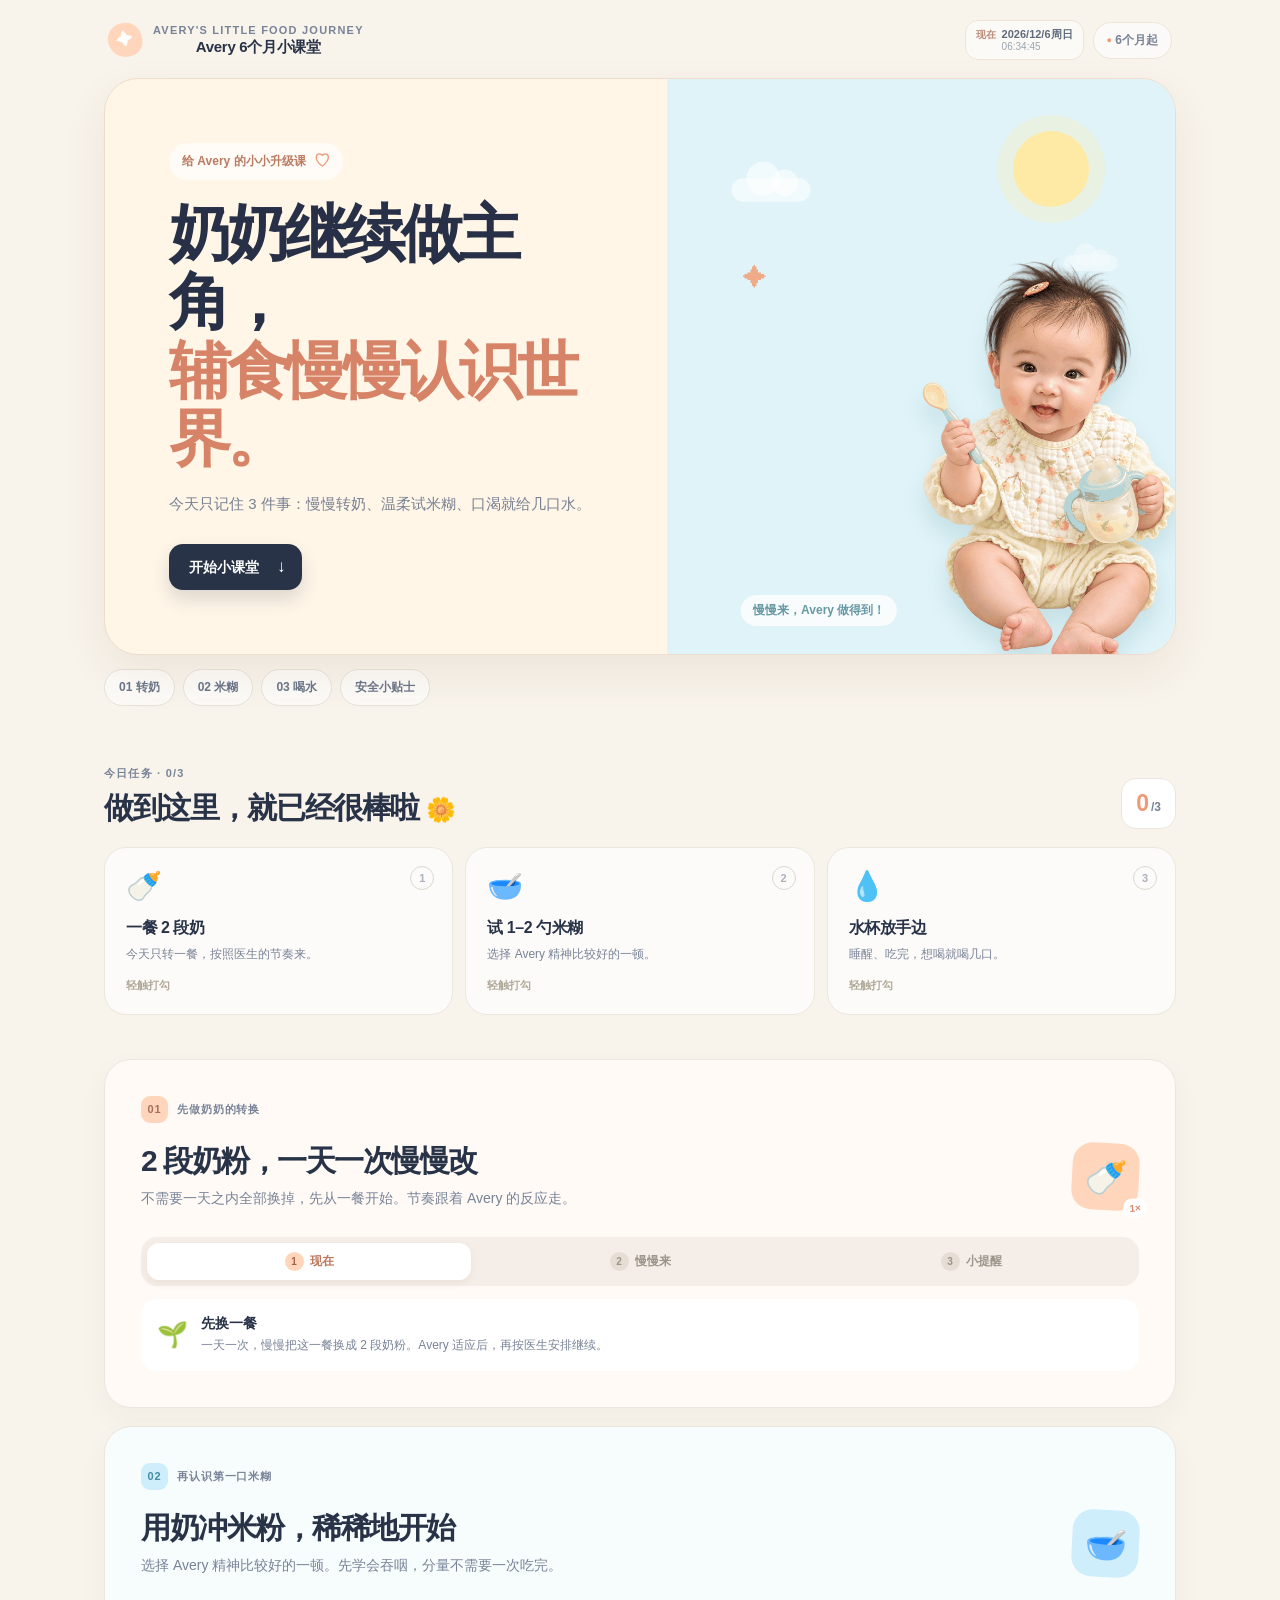
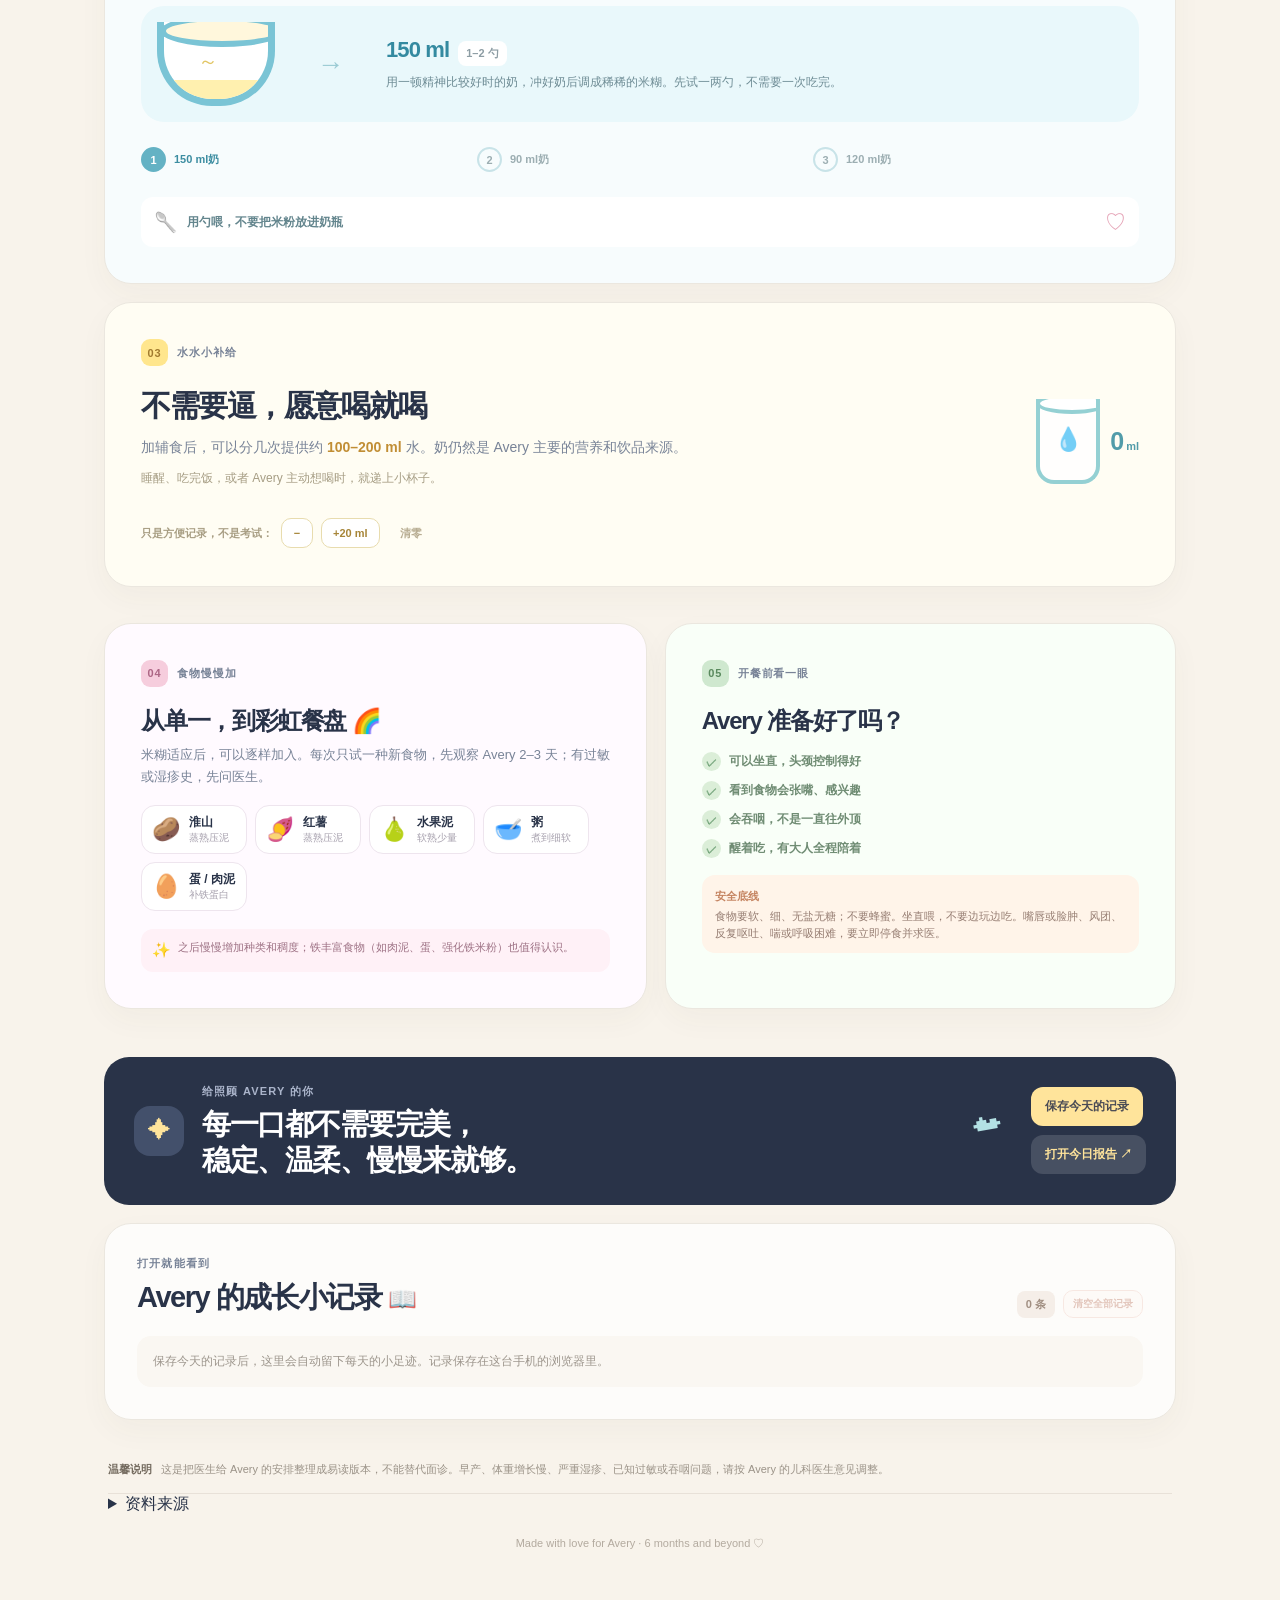
==== commit 671f8d9b: "Bust cache for new report features" ====
--- a/index.html
+++ b/index.html
@@ -50,6 +50,6 @@
 
       <footer class="site-footer"><div class="medical-note"><strong>温馨说明</strong><span>这是把医生给 Avery 的安排整理成易读版本，不能替代面诊。早产、体重增长慢、严重湿疹、已知过敏或吞咽问题，请按 Avery 的儿科医生意见调整。</span></div><details><summary>资料来源</summary><div class="sources-list"><a href="https://www.who.int/publications/i/item/9789240081864" target="_blank" rel="noreferrer">WHO｜6–23个月辅食指南 ↗</a><a href="https://www.cdc.gov/infant-toddler-nutrition/foods-and-drinks/when-what-and-how-to-introduce-solid-foods.html" target="_blank" rel="noreferrer">CDC｜6个月开始如何添加辅食 ↗</a><a href="https://www.healthychildren.org/English/ages-stages/baby/feeding-nutrition/Pages/Starting-Solid-Foods.aspx" target="_blank" rel="noreferrer">AAP｜开始固体食物与过敏食物 ↗</a><a href="https://www.nhs.uk/baby/weaning-and-feeding/babys-first-solid-foods/" target="_blank" rel="noreferrer">NHS｜宝宝的第一批辅食 ↗</a><small>权威资料对“新食物间隔”常见建议为 3–5 天；页面保留医生说的 2–3 天节奏，具体以 Avery 的医生建议为准。</small></div></details><p class="footer-line">Made with love for Avery · 6 months and beyond ♡</p></footer>
     </main>
-    <script src="./app.js?v=20260901-2"></script>
+    <script src="./app.js?v=20260901-3"></script>
   </body>
 </html>
--- a/style.css
+++ b/style.css
@@ -80,10 +80,12 @@
 
 .two-column { display: grid; grid-template-columns: 1.03fr .97fr; gap: 18px; margin-top: 18px; }.food-card { background: #fffaff; }.ready-card { background: #f9fff8; }.food-card h2, .ready-card h2 { margin-bottom: 9px; font-size: 24px; letter-spacing: -.05em; }.food-card > p { max-width: 500px; margin-bottom: 18px; color: var(--muted); font-size: 13px; line-height: 1.65; }.food-chips { display: flex; flex-wrap: wrap; gap: 8px; }.food-chip { display: grid; grid-template-columns: auto 1fr; grid-template-rows: auto auto; column-gap: 8px; min-width: 106px; padding: 8px 10px; border: 1px solid #eee5ee; border-radius: 14px; background: #fff; }.food-chip > span { grid-row: 1 / 3; align-self: center; font-size: 23px; }.food-chip strong { align-self: end; font-size: 12px; }.food-chip small { color: #a7a1ae; font-size: 10px; }.food-callout { display: flex; gap: 7px; margin-top: 18px; padding: 10px 11px; border-radius: 12px; background: #fff1f7; color: #9e7285; font-size: 11px; line-height: 1.5; }.food-callout span { font-size: 15px; }.ready-list { display: grid; gap: 10px; margin: 17px 0; }.ready-list div { display: flex; align-items: center; gap: 8px; color: #6f8c73; font-size: 12px; font-weight: 700; }.ready-list span { display: grid; place-items: center; width: 19px; height: 19px; border-radius: 50%; background: #dbeed8; color: #72a379; font-size: 11px; }.danger-note { padding: 11px 13px; border-radius: 13px; background: #fff4e9; }.danger-note strong { color: #c58461; font-size: 11px; }.danger-note p { margin: 4px 0 0; color: #967d72; font-size: 11px; line-height: 1.55; }
 
-.closing-card { display: flex; align-items: center; gap: 18px; margin-top: 48px; padding: 27px 30px; overflow: hidden; border-radius: 25px; background: #293348; color: #fff; }.closing-star { display: grid; place-items: center; width: 50px; height: 50px; border-radius: 16px; background: #43506b; color: #ffe49b; font-size: 23px; }.closing-card .section-kicker { color: #aab4ca; }.closing-card h2 { margin: 7px 0 0; font-size: clamp(20px, 3vw, 29px); line-height: 1.25; letter-spacing: -.05em; }.mini-cloud { margin-left: auto; color: #b3e1e4; font-size: 54px; transform: rotate(-10deg); }.record-panel { flex: 0 0 auto; margin-left: 12px; }.record-button { border: 0; border-radius: 12px; background: #ffe49b; color: #4a4b55; padding: 11px 14px; font-size: 12px; font-weight: 900; }.record-button:disabled { opacity: .65; cursor: wait; }.record-link-row { display: flex; align-items: center; gap: 8px; margin-top: 8px; color: #afbdd4; font-size: 10px; }.record-link-row button { border: 0; background: transparent; color: #ffe49b; padding: 0; font-size: 10px; font-weight: 900; text-decoration: underline; }.sms-button { margin-top: 10px; border: 1px solid rgba(255,228,155,.4); border-radius: 10px; background: transparent; color: #ffe49b; padding: 8px 10px; font-size: 11px; font-weight: 900; }.record-error { margin: 8px 0 0; color: #f2b39f; font-size: 10px; }
+.closing-card { display: flex; align-items: center; gap: 18px; margin-top: 48px; padding: 27px 30px; overflow: hidden; border-radius: 25px; background: #293348; color: #fff; }.closing-star { display: grid; place-items: center; width: 50px; height: 50px; border-radius: 16px; background: #43506b; color: #ffe49b; font-size: 23px; }.closing-card .section-kicker { color: #aab4ca; }.closing-card h2 { margin: 7px 0 0; font-size: clamp(20px, 3vw, 29px); line-height: 1.25; letter-spacing: -.05em; }.mini-cloud { margin-left: auto; color: #b3e1e4; font-size: 54px; transform: rotate(-10deg); }.record-panel { flex: 0 0 auto; margin-left: 12px; }.record-button, .report-button { display: inline-block; border: 0; border-radius: 12px; background: #ffe49b; color: #4a4b55; padding: 11px 14px; font-size: 12px; font-weight: 900; text-decoration: none; }.record-button:disabled { opacity: .65; cursor: wait; }.report-button { margin-top: 9px; background: rgba(255,255,255,.14); color: #ffe49b; }.record-link-row { display: flex; align-items: center; gap: 8px; margin-top: 8px; color: #afbdd4; font-size: 10px; }.record-link-row button { border: 0; background: transparent; color: #ffe49b; padding: 0; font-size: 10px; font-weight: 900; text-decoration: underline; }.sms-button { margin-top: 10px; border: 1px solid rgba(255,228,155,.4); border-radius: 10px; background: transparent; color: #ffe49b; padding: 8px 10px; font-size: 11px; font-weight: 900; }.record-error { margin: 8px 0 0; color: #f2b39f; font-size: 10px; }
 .site-footer { padding: 26px 4px 0; }.medical-note { display: flex; gap: 9px; padding: 14px 0; border-bottom: 1px solid #e8e1d8; color: #9b9388; font-size: 11px; line-height: 1.65; }.medical-note strong { flex: 0 0 auto; color: #736a5e; }.sources-toggle { display: flex; justify-content: space-between; width: 100%; border: 0; border-bottom: 1px solid #e8e1d8; background: transparent; color: #81796e; padding: 14px 0; text-align: left; font-size: 12px; font-weight: 800; }.sources-toggle span { color: #bd9871; font-size: 17px; }.sources-list { display: grid; gap: 8px; padding: 14px 0; }.sources-list a { color: #648e9b; font-size: 11px; text-decoration: none; }.sources-list a:hover { text-decoration: underline; }.sources-list small { color: #aa9f91; font-size: 10px; line-height: 1.6; }.footer-line { margin: 21px 0 0; color: #b3aa9f; font-size: 11px; text-align: center; }
 .record-page { display: grid; place-items: center; min-height: 100svh; padding: 24px; background: #f8f3eb; }.record-view-card { width: min(100%, 460px); padding: 34px 26px 28px; border: 1px solid #eee4d9; border-radius: 28px; background: #fffdf9; box-shadow: 0 18px 45px rgba(104,76,44,.08); text-align: center; }.record-view-brand { margin-bottom: 27px; color: #9a8e82; font-size: 12px; font-weight: 800; }.record-big-emoji { display: block; margin-bottom: 15px; font-size: 48px; }.record-view-kicker { margin-bottom: 7px; color: #bd8d79; font-size: 11px; font-weight: 900; letter-spacing: .08em; text-transform: uppercase; }.record-view-card h1 { max-width: none; margin: 0 0 24px; color: #293348; font-size: 25px; letter-spacing: -.05em; }.record-view-card > p { color: #8992a2; font-size: 13px; line-height: 1.6; }.record-summary { display: grid; grid-template-columns: 1fr 1fr; gap: 10px; margin-bottom: 17px; }.record-summary div { padding: 15px 9px; border-radius: 16px; background: #fff6e8; }.record-summary div + div { background: #e9f8fb; }.record-summary strong { display: block; color: #d7896e; font-size: 28px; letter-spacing: -.05em; }.record-summary div + div strong { color: #4f9aab; }.record-summary small { margin-left: 2px; font-size: 12px; }.record-summary span { display: block; margin-top: 3px; color: #9e9488; font-size: 10px; font-weight: 800; }.record-view-tasks { display: grid; gap: 9px; margin-bottom: 22px; text-align: left; }.record-view-tasks div { padding: 10px 12px; border-radius: 11px; background: #f7f5f1; color: #a4a09a; font-size: 12px; }.record-view-tasks div.done { background: #f1f8ef; color: #6d9874; }.record-view-tasks span { display: inline-block; width: 22px; font-weight: 900; }.record-home-link { display: inline-block; border-radius: 12px; background: #293348; color: white; padding: 11px 16px; font-size: 12px; font-weight: 900; text-decoration: none; }
-.history-card { margin-top: 18px; padding: clamp(22px, 4vw, 32px); border: 1px solid var(--line); border-radius: 27px; background: rgba(255,255,255,.78); box-shadow: 0 11px 30px rgba(85,72,50,.04); }.history-heading { display: flex; align-items: flex-end; justify-content: space-between; gap: 16px; margin-bottom: 18px; }.history-heading h2 { margin: 7px 0 0; font-size: clamp(22px, 3vw, 29px); letter-spacing: -.05em; }.history-heading h2 span { font-size: .8em; }.history-count { padding: 6px 9px; border-radius: 8px; background: #f5eee8; color: #a18f82; font-size: 11px; font-weight: 900; }.empty-history { margin: 0; padding: 16px; border-radius: 14px; background: #faf7f2; color: #9d968d; font-size: 12px; line-height: 1.6; }.history-list { display: grid; gap: 8px; }.history-row { display: grid; grid-template-columns: 55px minmax(100px,1fr) 74px auto; align-items: center; gap: 10px; padding: 11px 12px; border-radius: 14px; background: #faf9f6; }.history-date strong { display: block; color: #5f6b7d; font-size: 13px; }.history-date small { display: block; margin-top: 2px; color: #aca69d; font-size: 10px; }.history-bar { overflow: hidden; }.history-bar > span { display: block; height: 7px; min-width: 18%; border-radius: 99px; background: #f6c7ae; }.history-bar small { display: block; margin-top: 4px; color: #aaa39a; font-size: 10px; }.history-water { color: #6fa1ab; font-size: 11px; font-weight: 800; }.history-row a { color: #bd8d79; font-size: 11px; font-weight: 900; text-decoration: none; }
+.history-card { margin-top: 18px; padding: clamp(22px, 4vw, 32px); border: 1px solid var(--line); border-radius: 27px; background: rgba(255,255,255,.78); box-shadow: 0 11px 30px rgba(85,72,50,.04); }.history-heading { display: flex; align-items: flex-end; justify-content: space-between; gap: 16px; margin-bottom: 18px; }.history-heading h2 { margin: 7px 0 0; font-size: clamp(22px, 3vw, 29px); letter-spacing: -.05em; }.history-heading h2 span { font-size: .8em; }.history-tools { display: flex; align-items: center; gap: 8px; }.history-count { padding: 6px 9px; border-radius: 8px; background: #f5eee8; color: #a18f82; font-size: 11px; font-weight: 900; }.clear-records { border: 1px solid #f0d1c6; border-radius: 10px; background: #fff8f5; color: #c48772; padding: 6px 9px; font-size: 10px; font-weight: 900; }.clear-records:disabled { opacity: .45; cursor: not-allowed; }.empty-history { margin: 0; padding: 16px; border-radius: 14px; background: #faf7f2; color: #9d968d; font-size: 12px; line-height: 1.6; }.history-list { display: grid; gap: 8px; }.history-row { display: grid; grid-template-columns: 55px minmax(100px,1fr) 74px auto; align-items: center; gap: 10px; padding: 11px 12px; border-radius: 14px; background: #faf9f6; }.history-date strong { display: block; color: #5f6b7d; font-size: 13px; }.history-date small { display: block; margin-top: 2px; color: #aca69d; font-size: 10px; }.history-bar { overflow: hidden; }.history-bar > span { display: block; height: 7px; min-width: 18%; border-radius: 99px; background: #f6c7ae; }.history-bar small { display: block; margin-top: 4px; color: #aaa39a; font-size: 10px; }.history-water { color: #6fa1ab; font-size: 11px; font-weight: 800; }.history-row a { color: #bd8d79; font-size: 11px; font-weight: 900; text-decoration: none; }
+
+.report-page { display: grid; place-items: center; min-height: 100svh; padding: 24px; background: #f8f3eb; }.report-card { width: min(100%, 520px); padding: 27px; border: 1px solid #eee4d9; border-radius: 30px; background: #fffdf9; box-shadow: 0 18px 45px rgba(104,76,44,.08); }.report-brand { display: flex; align-items: center; gap: 10px; margin-bottom: 26px; color: #7c8798; }.report-brand > span { display: grid; place-items: center; width: 34px; height: 34px; border-radius: 50%; background: var(--peach); color: #fff; font-size: 18px; }.report-brand strong, .report-brand small { display: block; }.report-brand strong { font-size: 10px; letter-spacing: .09em; }.report-brand small { margin-top: 2px; color: var(--ink); font-size: 13px; font-weight: 900; }.report-hero { padding: 24px 20px; border-radius: 22px; background: linear-gradient(135deg, #fff6e8, #e9f8fb); text-align: center; }.report-emoji { display: block; margin-bottom: 12px; font-size: 36px; }.report-hero .section-kicker { color: #bd8d79; }.report-hero h1 { max-width: none; margin: 6px 0 8px; font-size: 29px; }.report-date { margin: 0; color: #8f98a6; font-size: 12px; }.report-summary { display: grid; grid-template-columns: 1fr 1fr; gap: 10px; margin: 16px 0; }.report-summary div { padding: 16px; border-radius: 16px; background: #fff6e8; text-align: center; }.report-summary div + div { background: #e9f8fb; }.report-summary strong { display: block; color: #d7896e; font-size: 27px; }.report-summary div + div strong { color: #4f9aab; }.report-summary span { color: #9e9488; font-size: 11px; font-weight: 800; }.report-section { margin-top: 20px; }.report-section h2 { margin-bottom: 10px; font-size: 17px; }.report-tasks, .report-tips { display: grid; gap: 8px; }.report-tasks div, .report-tips p { margin: 0; padding: 12px 13px; border-radius: 13px; background: #f7f5f1; color: #8c918f; font-size: 12px; }.report-tasks div.done { background: #f1f8ef; color: #6d9874; }.report-tasks span { display: inline-block; width: 22px; font-weight: 900; }.report-tasks small { float: right; color: #b0aaa0; font-size: 10px; }.report-tips p { background: #f7fcfd; color: #668891; line-height: 1.55; }.report-note { margin: 20px 0 16px; color: #aaa096; font-size: 10px; line-height: 1.6; text-align: center; }.report-home { display: block; border-radius: 12px; background: #293348; color: #fff; padding: 12px; font-size: 12px; font-weight: 900; text-align: center; text-decoration: none; }
 
 @media (max-width: 760px) {
   .site-shell { padding: 14px 14px 40px; }
@@ -92,7 +94,7 @@
   @keyframes baby-bob-mobile { 0%,100% { transform: translateX(50%) translateY(0) rotate(-1deg); } 50% { transform: translateX(50%) translateY(-6px) rotate(1deg); } }
   @keyframes cloud-bob-mobile { 0%,100% { transform: translate(-50%, -50%) scale(.8) rotate(-1deg); } 50% { transform: translate(-50%, calc(-50% - 6px)) scale(.8) rotate(1deg); } }
   .quick-nav { padding-top: 11px; }.today-section { padding-top: 34px; }.today-grid { grid-template-columns: 1fr; gap: 9px; }.task-card { min-height: 0; padding: 16px 18px 16px 62px; }.task-emoji { position: absolute; left: 19px; top: 20px; font-size: 25px; }.task-title { font-size: 15px; }.task-action { margin-top: 9px; }.task-check { top: 15px; right: 15px; }
-  .lesson-card { padding: 22px 18px; border-radius: 22px; }.lesson-intro h2, .lesson-card > h2 { font-size: 22px; }.lesson-intro p, .lesson-card > p { font-size: 13px; }.milk-cup, .bowl-icon { min-width: 55px; width: 55px; height: 55px; border-radius: 16px; font-size: 28px; }.step-tabs button { padding: 9px 2px; font-size: 10px; }.step-tabs button span { margin-right: 3px; }.step-detail { align-items: flex-start; }.mix-animation { gap: 11px; padding: 12px; }.rice-bowl { flex-basis: 89px; width: 89px; height: 68px; border-width: 5px; }.rice-bowl::before { width: 85px; border-width: 5px; }.rice-swish { bottom: 16px; left: 25px; }.mix-arrow { font-size: 19px; }.mix-amount { font-size: 18px; }.mix-spoon { display: block; width: fit-content; margin: 5px 0 0; }.mix-copy p { font-size: 11px; }.mix-dots button { gap: 5px; }.mix-dots button small { font-size: 10px; }.tip-strip { align-items: flex-start; font-size: 11px; }.water-layout { align-items: flex-start; }.water-layout h2 { font-size: 22px; }.water-visual { flex-direction: column; gap: 2px; }.water-cup { width: 51px; height: 74px; }.water-cup::before { width: 51px; }.water-visual > strong { font-size: 18px; }.two-column { grid-template-columns: 1fr; gap: 0; }.two-column .lesson-card + .lesson-card { margin-top: 18px; }.food-card h2, .ready-card h2 { font-size: 22px; }.food-chip { min-width: 94px; }.history-row { grid-template-columns: 50px minmax(80px, 1fr) auto; gap: 8px; }.history-water { grid-column: 2; }.history-row a { grid-column: 3; grid-row: 1 / 3; }.closing-card { align-items: flex-start; flex-wrap: wrap; margin-top: 35px; padding: 23px 18px; }.closing-star { width: 40px; height: 40px; border-radius: 13px; font-size: 18px; }.closing-card h2 { font-size: 21px; }.mini-cloud { align-self: center; font-size: 36px; }.record-panel { flex-basis: 100%; margin: 4px 0 0 58px; }.medical-note { flex-direction: column; gap: 4px; }
+  .lesson-card { padding: 22px 18px; border-radius: 22px; }.lesson-intro h2, .lesson-card > h2 { font-size: 22px; }.lesson-intro p, .lesson-card > p { font-size: 13px; }.milk-cup, .bowl-icon { min-width: 55px; width: 55px; height: 55px; border-radius: 16px; font-size: 28px; }.step-tabs button { padding: 9px 2px; font-size: 10px; }.step-tabs button span { margin-right: 3px; }.step-detail { align-items: flex-start; }.mix-animation { gap: 11px; padding: 12px; }.rice-bowl { flex-basis: 89px; width: 89px; height: 68px; border-width: 5px; }.rice-bowl::before { width: 85px; border-width: 5px; }.rice-swish { bottom: 16px; left: 25px; }.mix-arrow { font-size: 19px; }.mix-amount { font-size: 18px; }.mix-spoon { display: block; width: fit-content; margin: 5px 0 0; }.mix-copy p { font-size: 11px; }.mix-dots button { gap: 5px; }.mix-dots button small { font-size: 10px; }.tip-strip { align-items: flex-start; font-size: 11px; }.water-layout { align-items: flex-start; }.water-layout h2 { font-size: 22px; }.water-visual { flex-direction: column; gap: 2px; }.water-cup { width: 51px; height: 74px; }.water-cup::before { width: 51px; }.water-visual > strong { font-size: 18px; }.two-column { grid-template-columns: 1fr; gap: 0; }.two-column .lesson-card + .lesson-card { margin-top: 18px; }.food-card h2, .ready-card h2 { font-size: 22px; }.food-chip { min-width: 94px; }.history-tools { flex-wrap: wrap; justify-content: flex-end; }.history-row { grid-template-columns: 50px minmax(80px, 1fr) auto; gap: 8px; }.history-water { grid-column: 2; }.history-row a { grid-column: 3; grid-row: 1 / 3; }.closing-card { align-items: flex-start; flex-wrap: wrap; margin-top: 35px; padding: 23px 18px; }.closing-star { width: 40px; height: 40px; border-radius: 13px; font-size: 18px; }.closing-card h2 { font-size: 21px; }.mini-cloud { align-self: center; font-size: 36px; }.record-panel { flex-basis: 100%; margin: 4px 0 0 58px; }.report-card { padding: 20px 16px; border-radius: 24px; }.report-hero h1 { font-size: 25px; }.medical-note { flex-direction: column; gap: 4px; }
 }
 
 @media (prefers-reduced-motion: reduce) { *, *::before, *::after { scroll-behavior: auto !important; animation-duration: .01ms !important; animation-iteration-count: 1 !important; transition-duration: .01ms !important; } }
